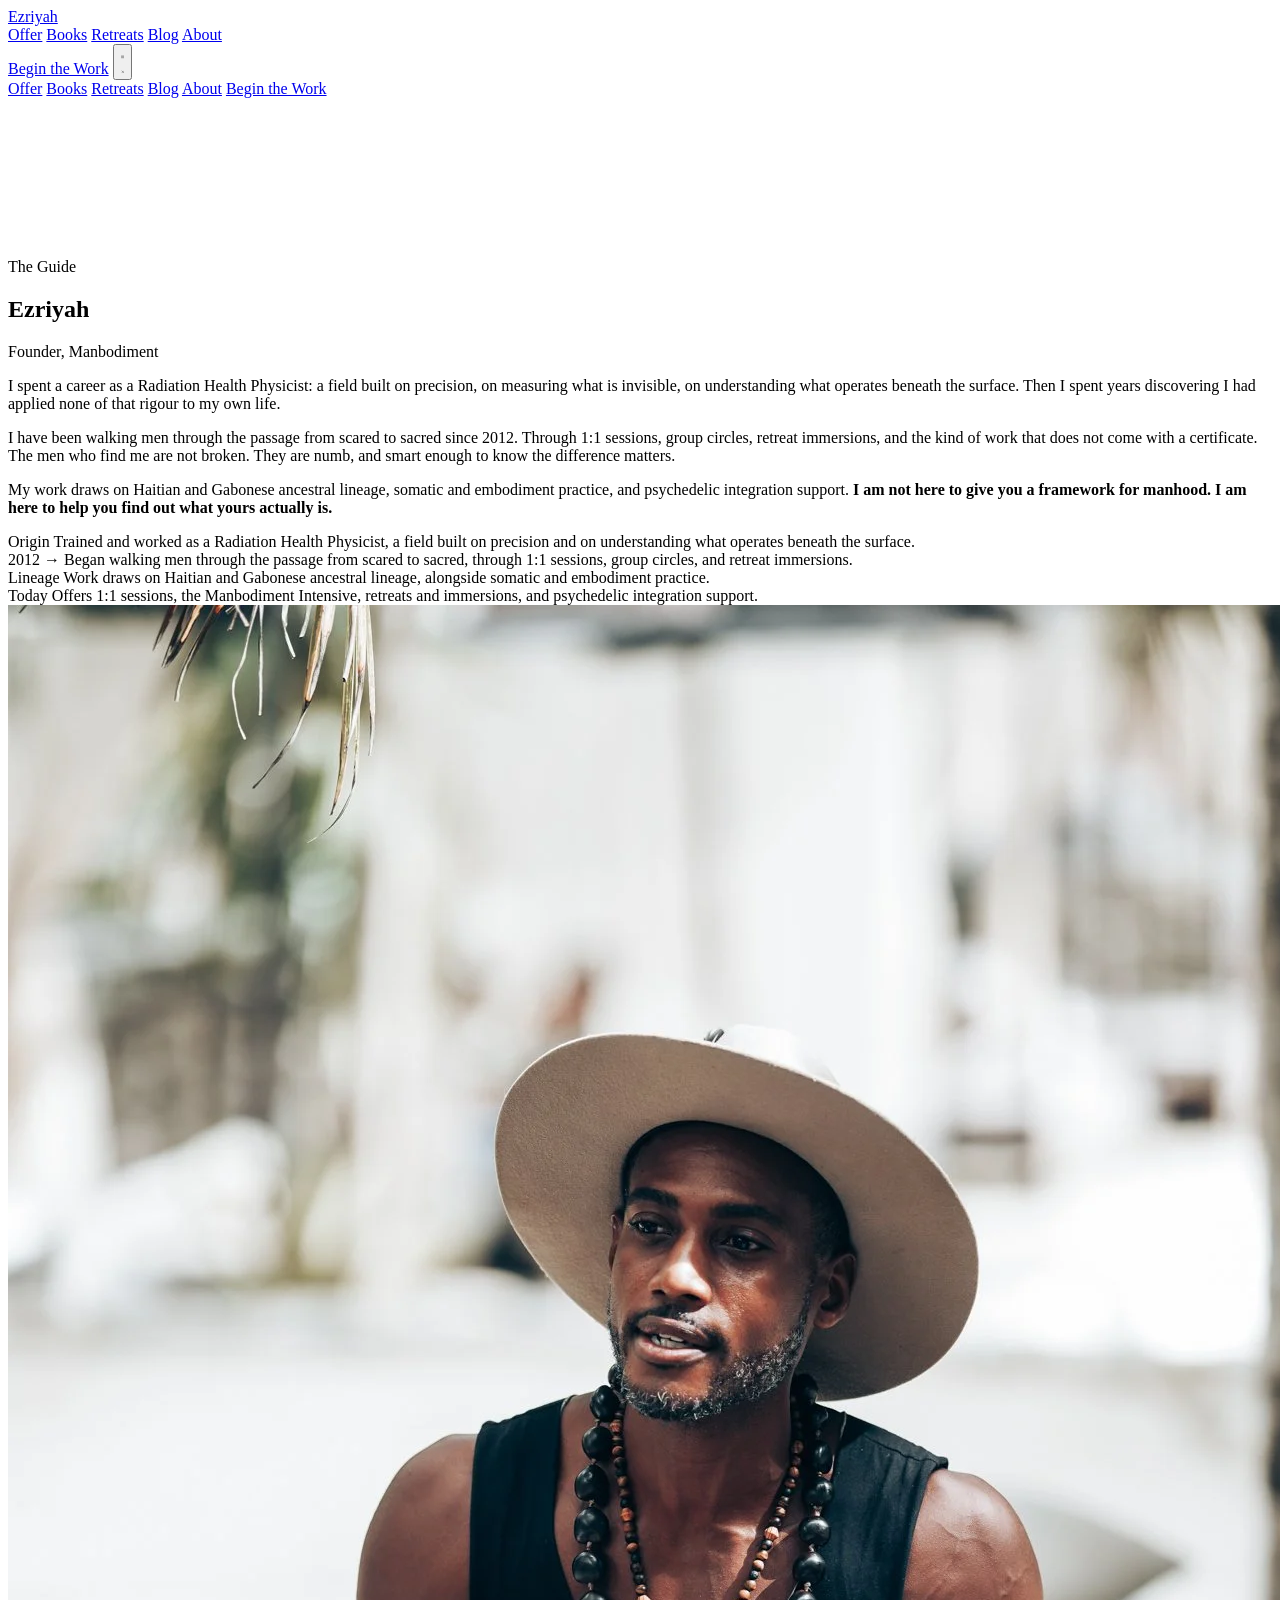
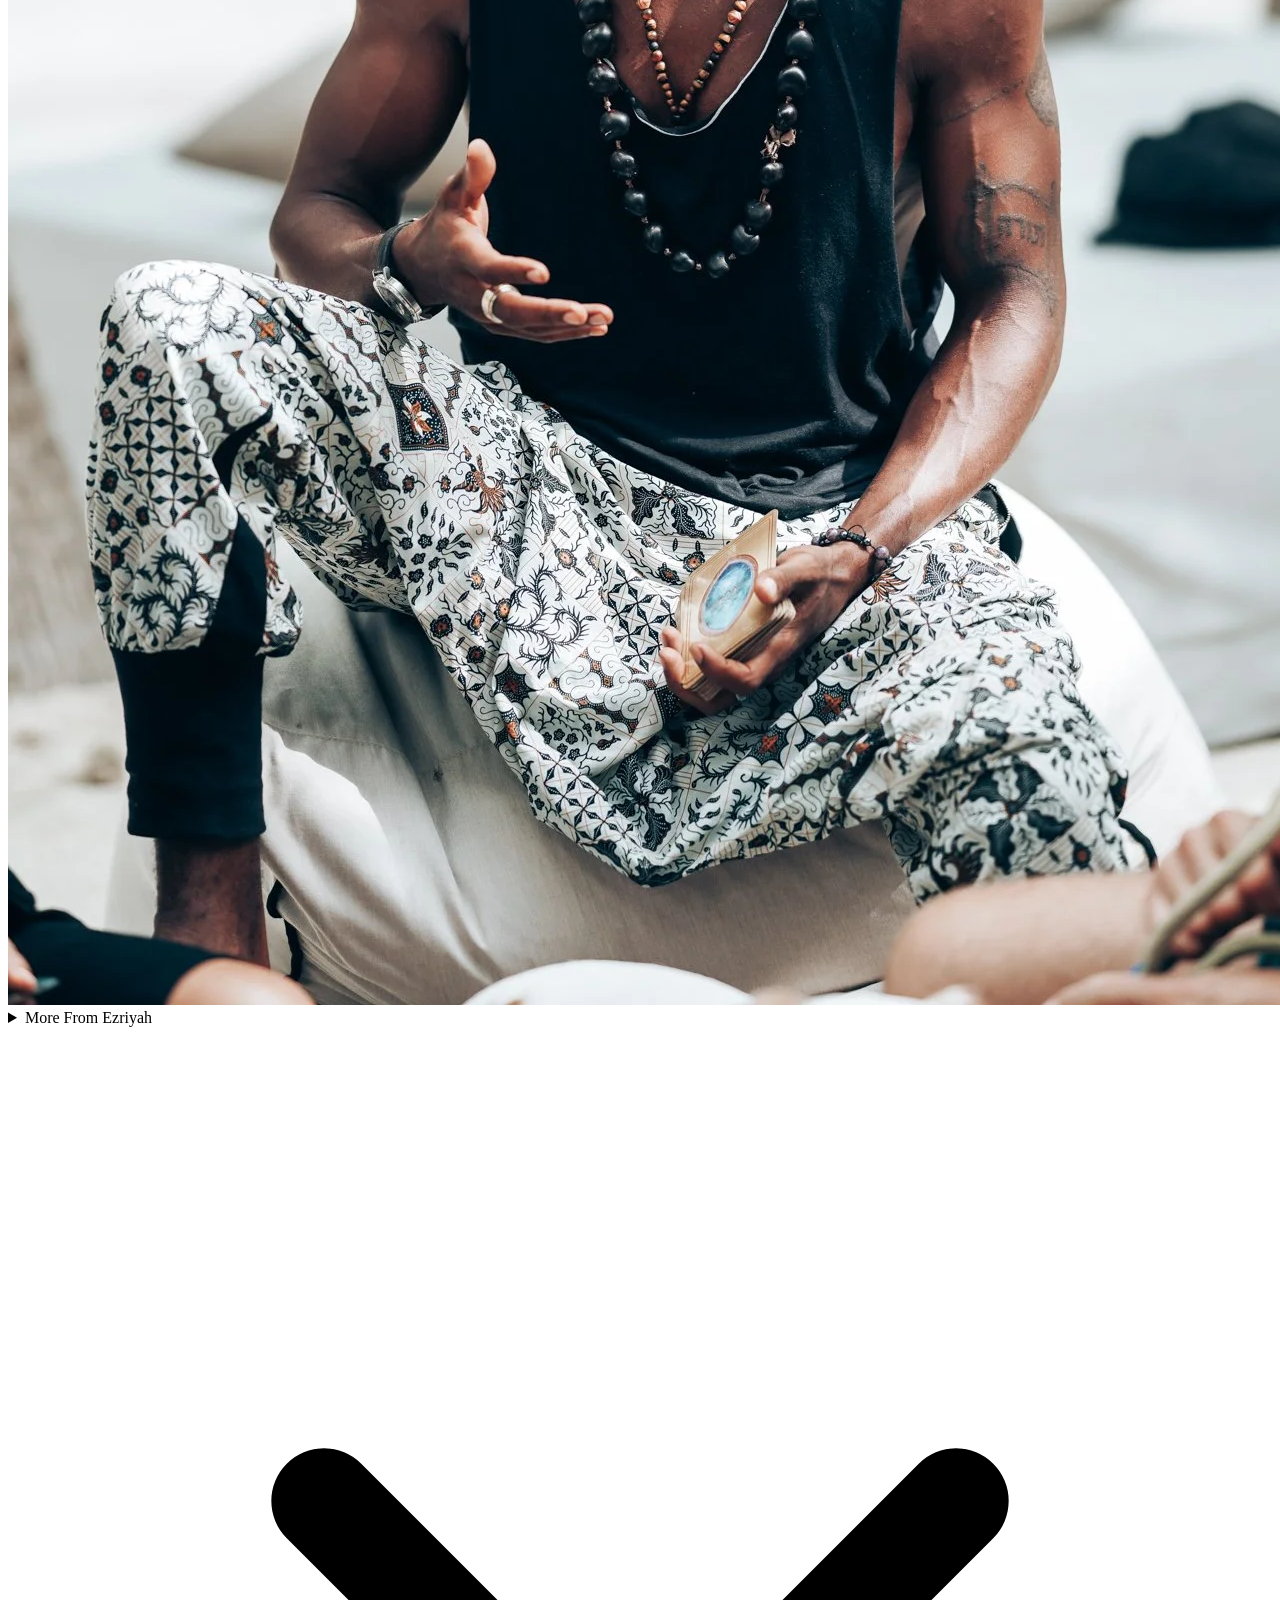
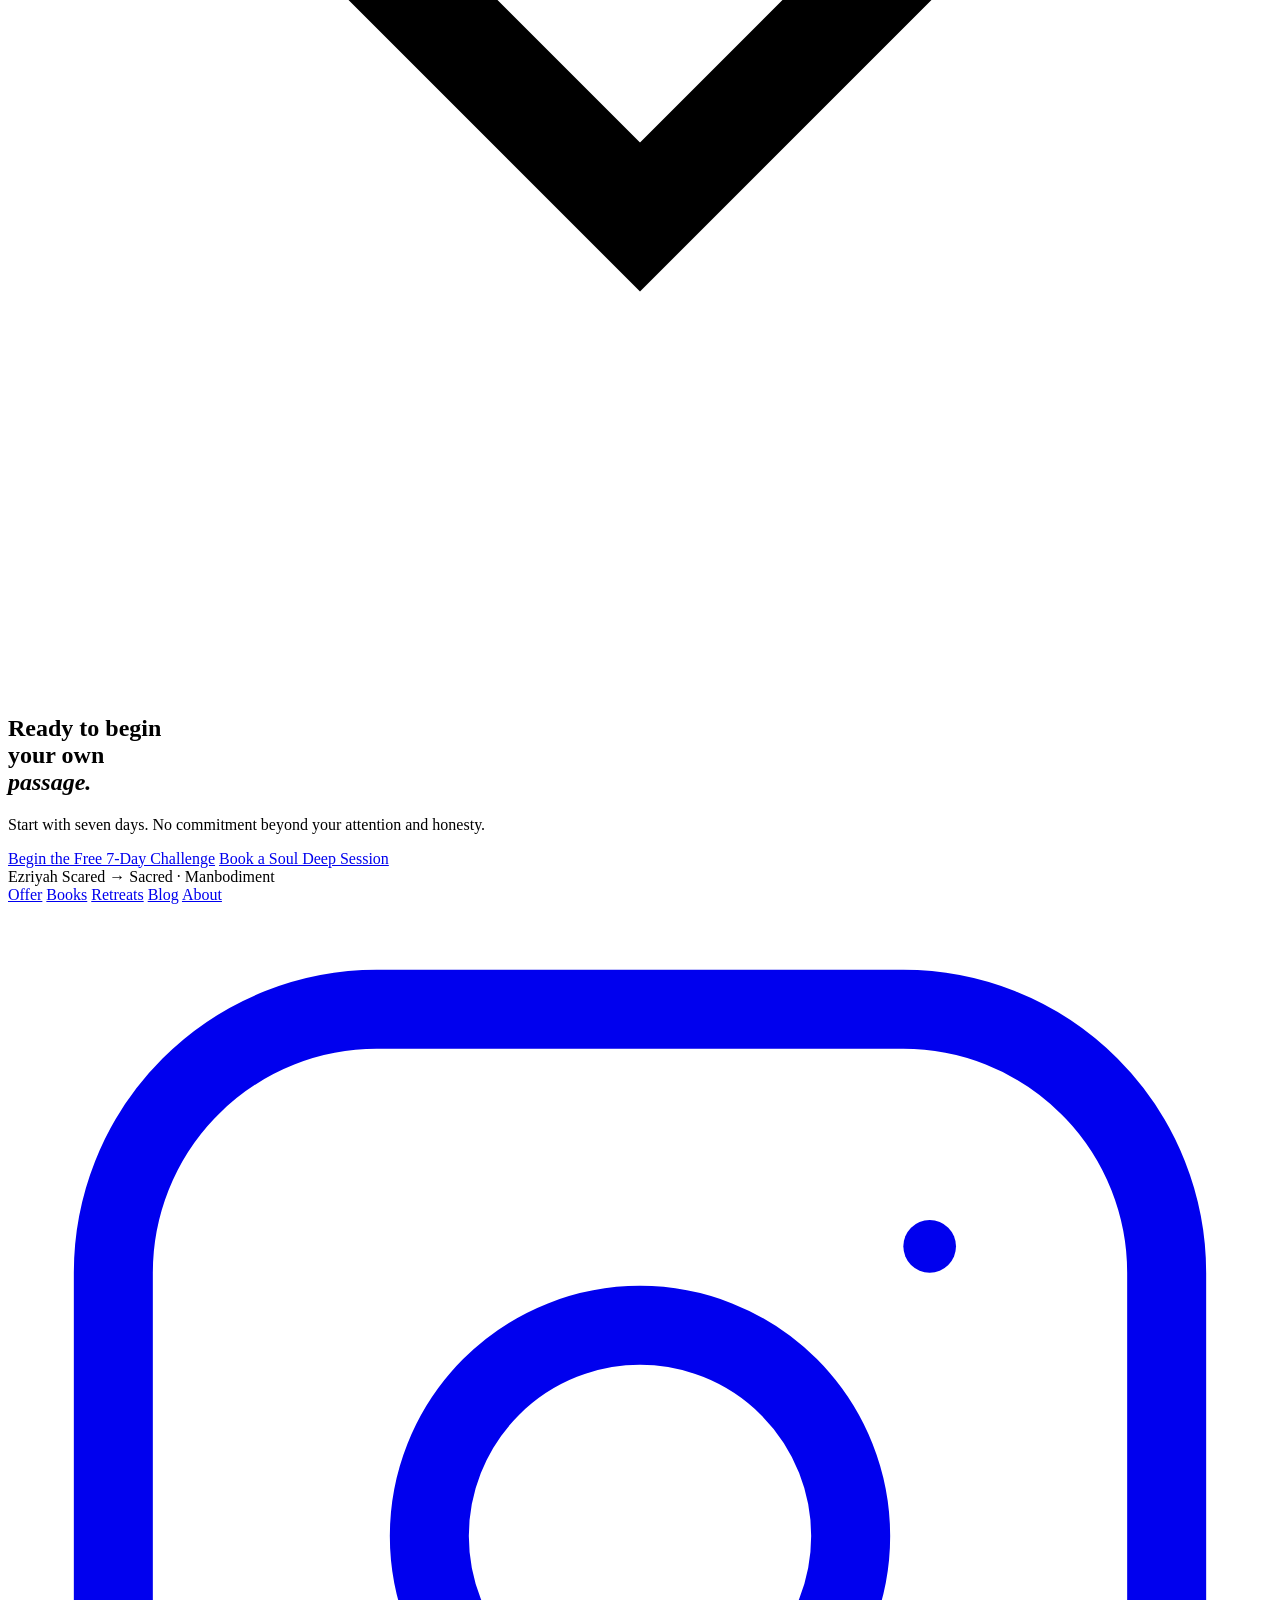
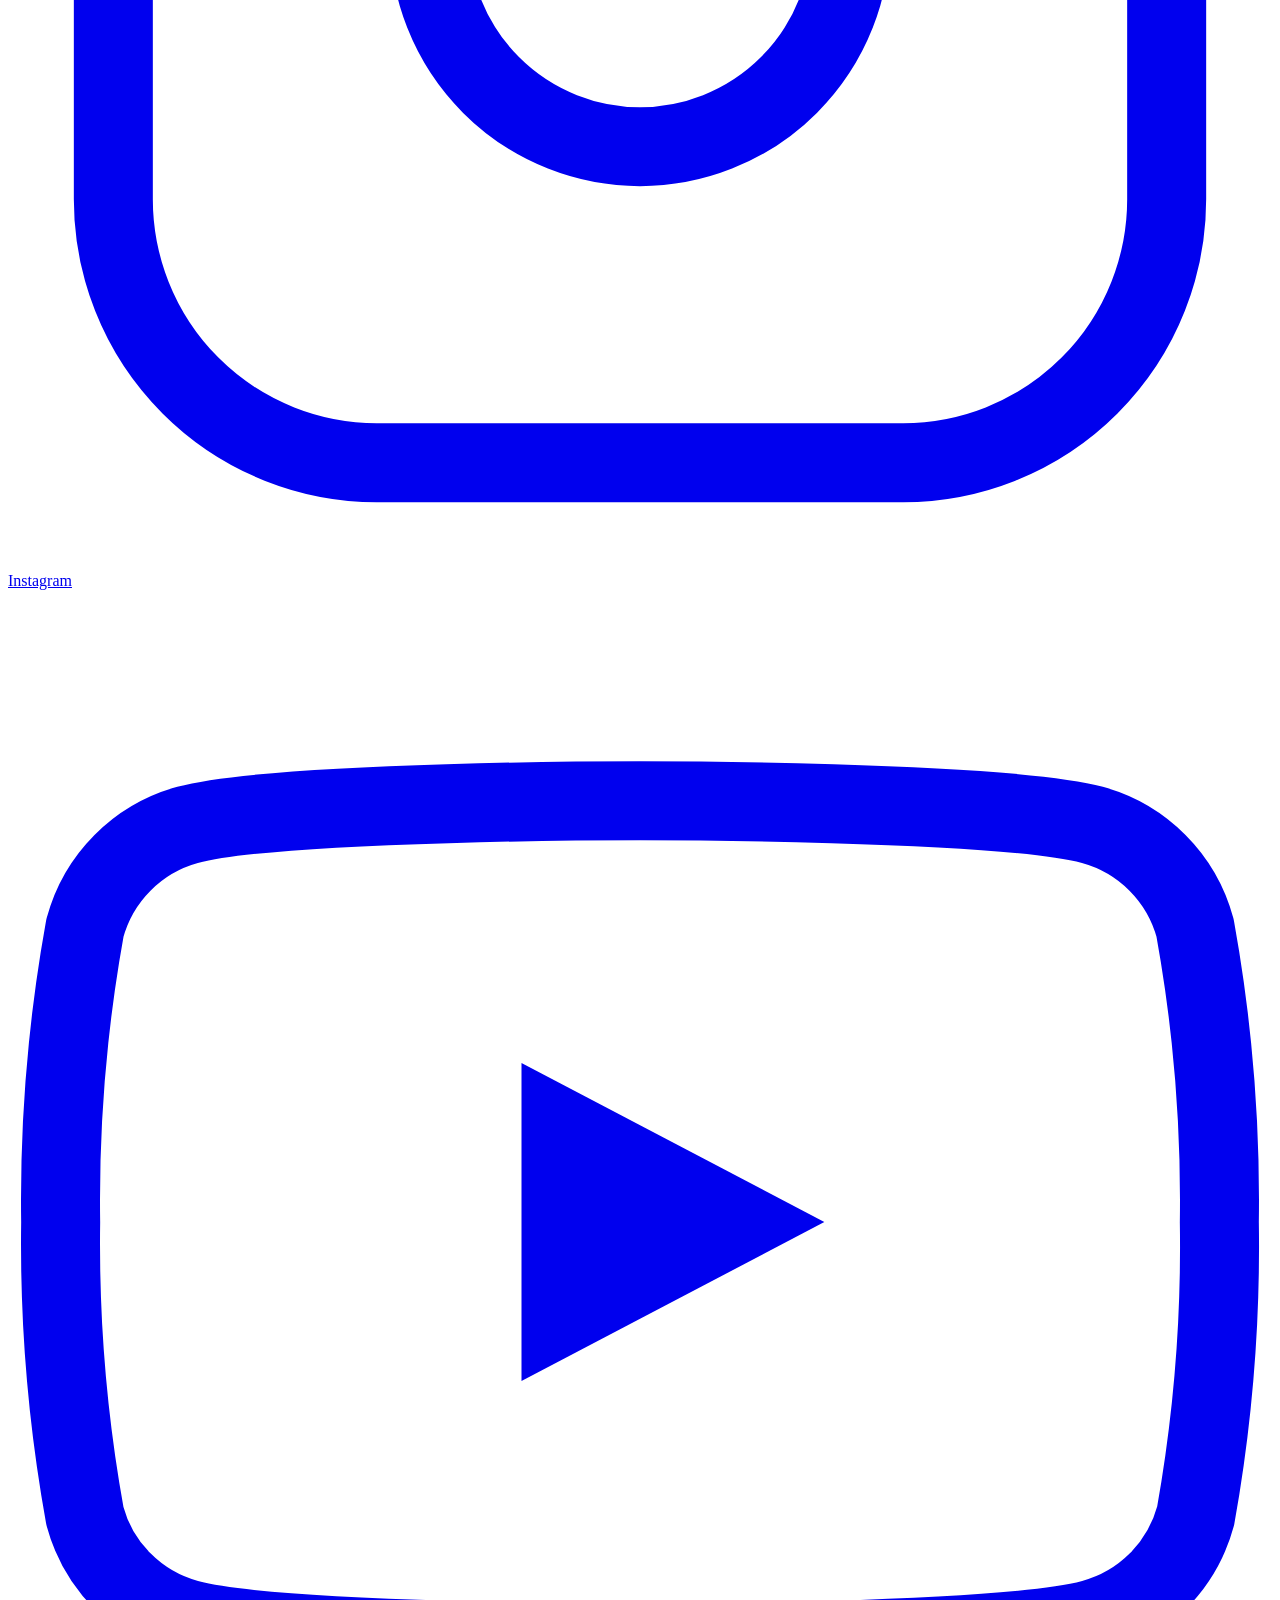
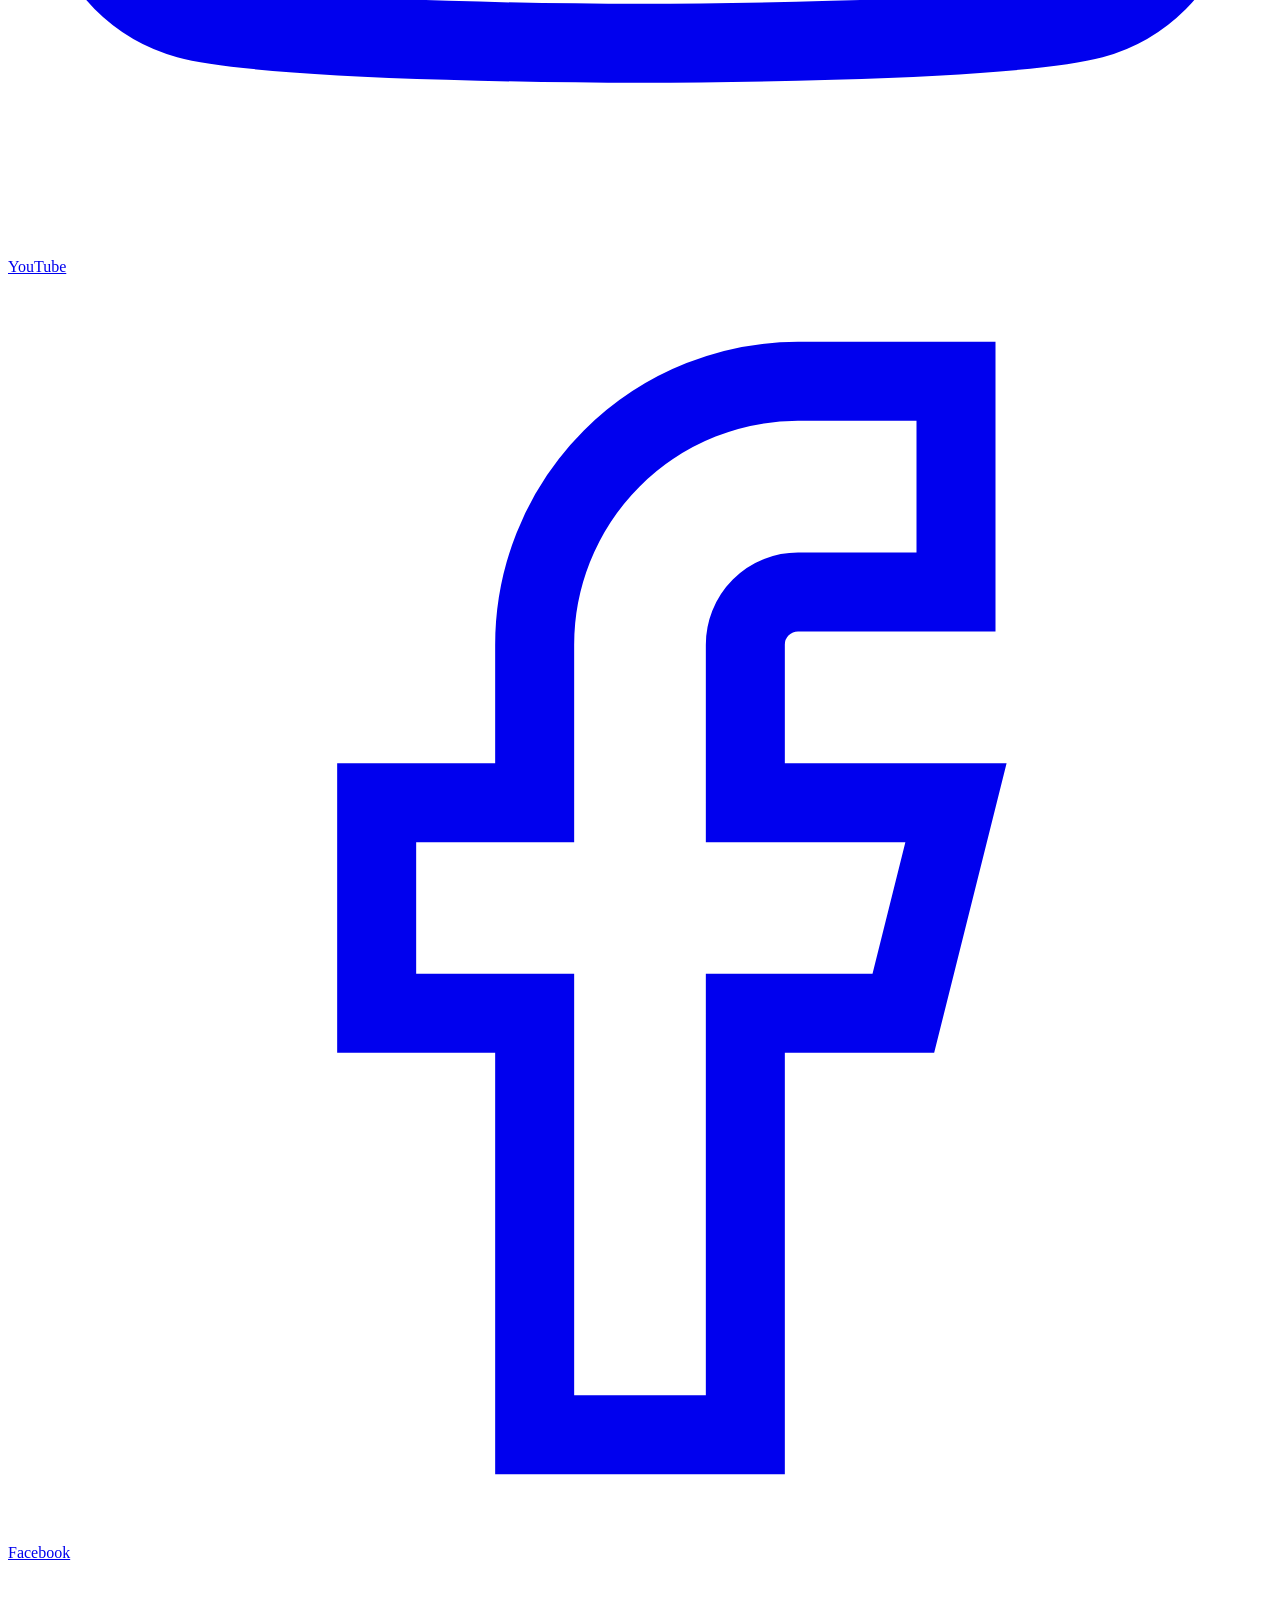
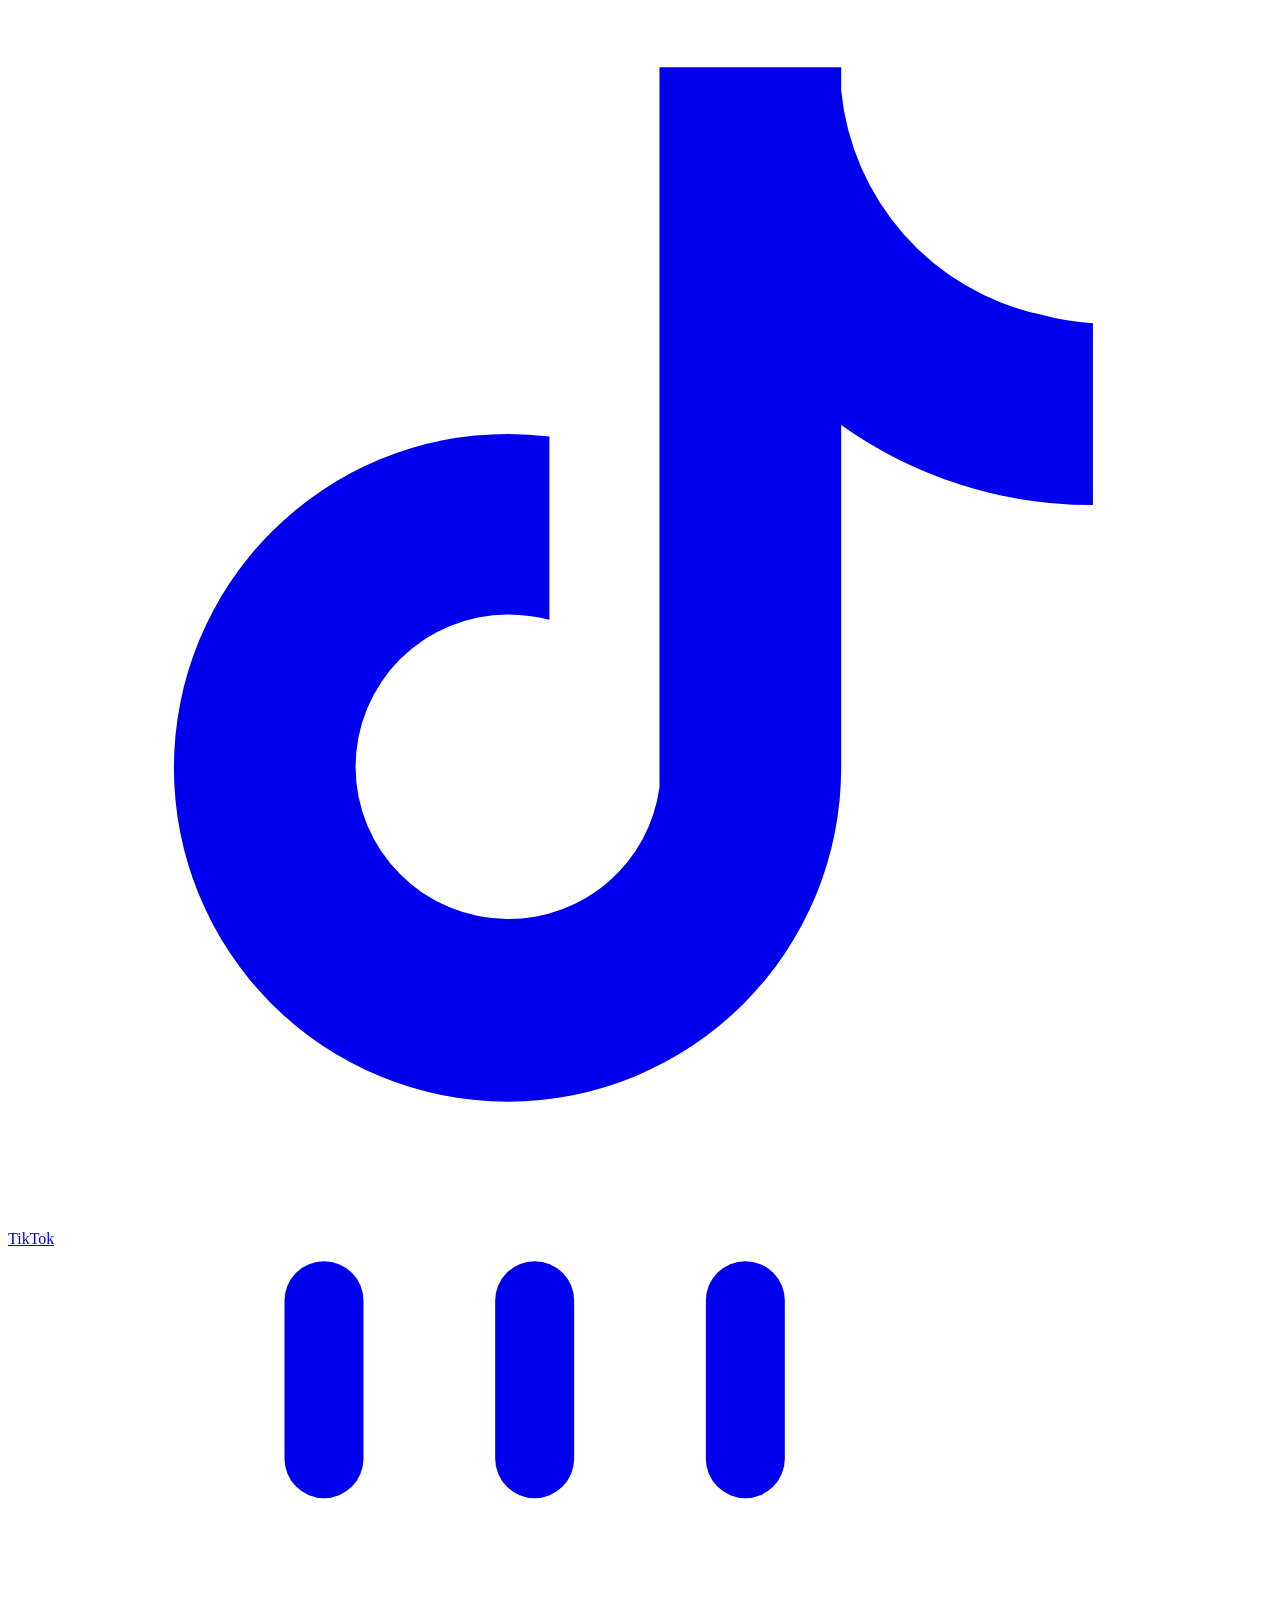
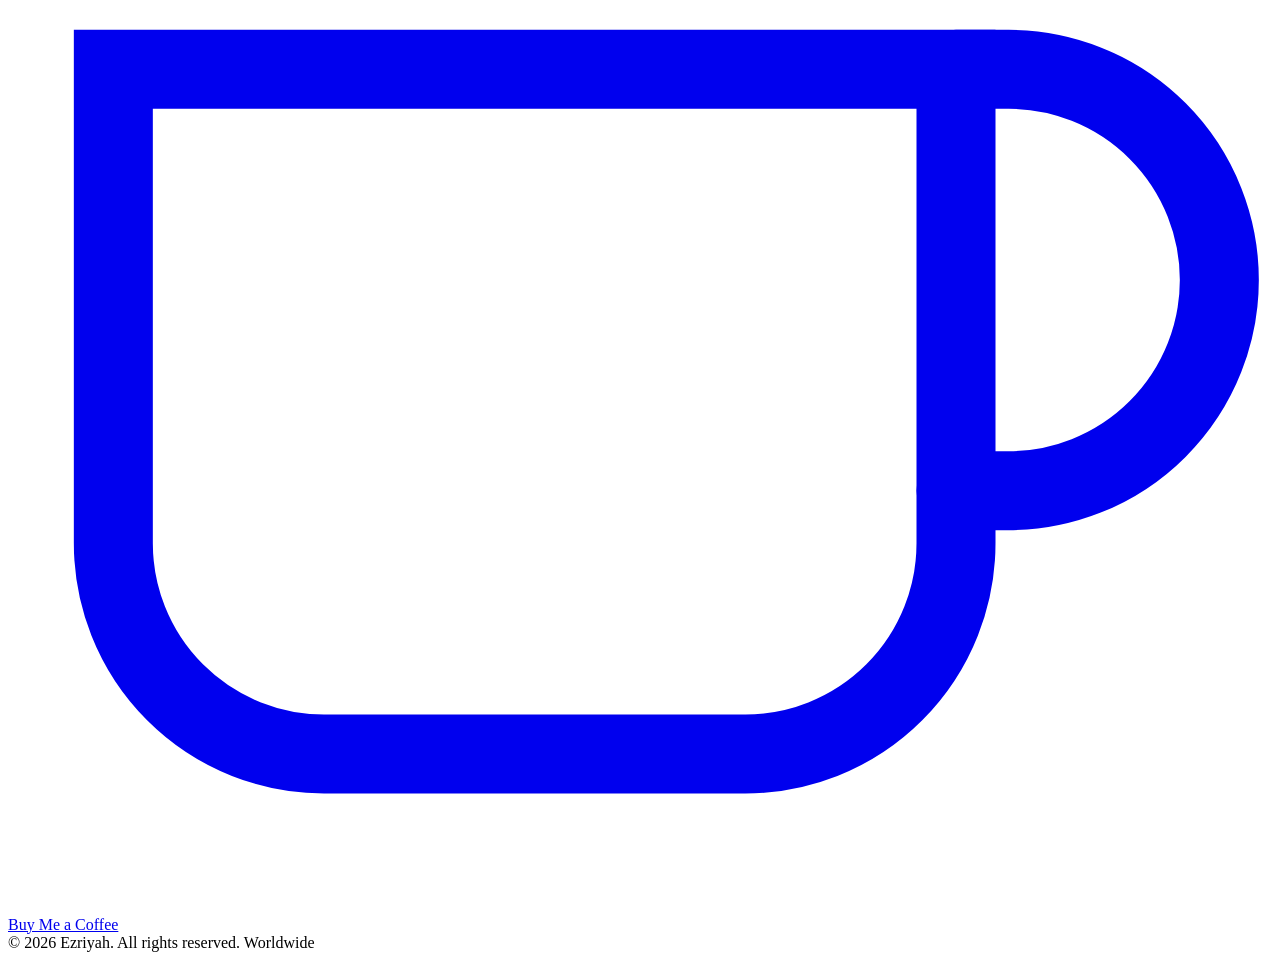
==== about.html @ bb497e22 "Add files via upload" ====
<!DOCTYPE html>
<html lang="en">
<head>
<meta charset="UTF-8"/>
<meta name="viewport" content="width=device-width, initial-scale=1.0"/>
<title>About | Ezriyah</title>
<meta name="description" content="Ezriyah's story. From Radiation Health Physicist to guiding men through the passage from scared to sacred since 2012."/>
<link rel="preconnect" href="https://fonts.googleapis.com"/>
<link rel="preconnect" href="https://fonts.gstatic.com" crossorigin/>
<link href="https://fonts.googleapis.com/css2?family=Cormorant+Garamond:wght@400&family=Inter:wght@300;400;500;600&family=Lora:ital,wght@0,400;1,400&display=swap" rel="stylesheet"/>
<link rel="stylesheet" href="styles.v5.css"/>
</head>
<body>

<!-- ╔═ NAV ═══════════════════════════════════════╗ -->
<nav>
  <a href="index.html" class="nav-logo">Ezriyah</a>
  <div class="nav-menu">
    <a href="offer.html" class="nav-link">Offer</a>
    <a href="books.html" class="nav-link">Books</a>
    <a href="retreats.html" class="nav-link">Retreats</a>
    <a href="blog.html" class="nav-link">Blog</a>
    <a href="about.html" class="nav-link active">About</a>
  </div>
    <a href="offer.html#connect" class="nav-cta">Begin the Work</a>
    <button class="nav-toggle" aria-label="Menu">
      <svg class="icon-menu" viewBox="0 0 24 24" fill="none" stroke="currentColor" stroke-width="2" stroke-linecap="round"><line x1="3" y1="6" x2="21" y2="6"/><line x1="3" y1="12" x2="21" y2="12"/><line x1="3" y1="18" x2="21" y2="18"/></svg>
      <svg class="icon-close" viewBox="0 0 24 24" fill="none" stroke="currentColor" stroke-width="2" stroke-linecap="round"><line x1="18" y1="6" x2="6" y2="18"/><line x1="6" y1="6" x2="18" y2="18"/></svg>
    </button>
</nav>
<div class="nav-mobile-panel">
  <a href="offer.html" class="nav-link">Offer</a>
  <a href="books.html" class="nav-link">Books</a>
  <a href="retreats.html" class="nav-link">Retreats</a>
  <a href="blog.html" class="nav-link">Blog</a>
  <a href="about.html" class="nav-link active">About</a>
  <a href="offer.html#connect" class="nav-cta">Begin the Work</a>
</div>

<!-- ╔═ ABOUT ══════════════════════════════════════╗ -->
<section class="about" style="padding-top:10rem;border-top:none;">
  <div class="wrap">
    <div class="about-grid">
      <div>
        <span class="eyebrow rev">The Guide</span>
        <h1 class="about-name rev">Ezriyah</h1>
        <div class="about-role rev">Founder, Manbodiment</div>
        <div class="about-body rev">
          <p>I spent a career as a Radiation Health Physicist: a field built on precision, on measuring what is invisible, on understanding what operates beneath the surface. Then I spent years discovering I had applied none of that rigour to my own life.</p>
          <p>I have been walking men through the passage from scared to sacred since 2012. Through 1:1 sessions, group circles, retreat immersions, and the kind of work that does not come with a certificate. The men who find me are not broken. They are numb, and smart enough to know the difference matters.</p>
          <p>My work draws on Haitian and Gabonese ancestral lineage, somatic and embodiment practice, and psychedelic integration support. <strong>I am not here to give you a framework for manhood. I am here to help you find out what yours actually is.</strong></p>
        </div>

        <div class="cred-list rev">
          <div class="cred-item">
            <span class="cred-year">Origin</span>
            <span class="cred-desc">Trained and worked as a Radiation Health Physicist, a field built on precision and on understanding what operates beneath the surface.</span>
          </div>
          <div class="cred-item">
            <span class="cred-year">2012 &rarr;</span>
            <span class="cred-desc">Began walking men through the passage from scared to sacred, through 1:1 sessions, group circles, and retreat immersions.</span>
          </div>
          <div class="cred-item">
            <span class="cred-year">Lineage</span>
            <span class="cred-desc">Work draws on Haitian and Gabonese ancestral lineage, alongside somatic and embodiment practice.</span>
          </div>
          <div class="cred-item">
            <span class="cred-year">Today</span>
            <span class="cred-desc">Offers 1:1 sessions, the Manbodiment Intensive, retreats and immersions, and psychedelic integration support.</span>
          </div>
        </div>
      </div>
      <div class="about-img-box rev">
        <img src="../images/MAGIC-021.webp" alt="Ezriyah" loading="lazy"/>
      </div>
    </div>
  </div>
</section>

<!-- ╔═ MORE FROM EZRIYAH ═════════════════════════════╗ -->
<section class="more-section">
  <div class="wrap">
    <details class="more-dropdown rev">
      <summary class="more-summary">
        <span>More From Ezriyah</span>
        <svg class="more-chevron" viewBox="0 0 24 24" fill="none" stroke="currentColor" stroke-width="2" stroke-linecap="round"><polyline points="6 9 12 15 18 9"/></svg>
      </summary>
      <div class="more-content">
        <div>
          <span class="more-label">Books</span>
          <ul class="more-list">
            <li>
              <a class="more-title" href="https://www.amazon.com/dp/1095117696" target="_blank" rel="noopener">The Art of Wanting U &rarr;</a>
              <span class="more-desc">Integration support for cultivating love of self, partner, and environment.</span>
            </li>
            <li>
              <a class="more-title" href="https://www.amazon.com/dp/1797060554" target="_blank" rel="noopener">The Dawn of My Passion &rarr;</a>
              <span class="more-desc">Integration support for moving through heartbreak, into forgiveness and new love.</span>
            </li>
            <li>
              <a class="more-title" href="https://www.amazon.com/dp/1091410399" target="_blank" rel="noopener">The (W)rites of Passage &rarr;</a>
              <span class="more-desc">A channeled collection of poetic integration support and word medicine.</span>
            </li>
            <li>
              <a class="more-title" href="https://www.amazon.com/dp/B0FYCPN684" target="_blank" rel="noopener">The Perplexity of The Dirty Two Legs (DTLs) &rarr;</a>
              <span class="more-desc">DTL wisdom and foundational, functionally relevant masculinity building.</span>
            </li>
          </ul>
          <a href="books.html" class="btn btn-outline more-link-btn">See All Books</a>
        </div>
        <div>
          <span class="more-label">Support the Work</span>
          <p class="more-desc" style="margin-bottom:1.25rem;">If this work has been meaningful to you, you can help sustain it directly.</p>
          <a href="https://buymeacoffee.com/ezriyah" target="_blank" rel="noopener" class="btn btn-gold more-link-btn">Buy Me a Coffee</a>
        </div>
      </div>
    </details>
  </div>
</section>

<!-- ╔═ FINAL CTA ═════════════════════════════════════╗ -->
<section class="final-section">
  <div class="wrap-n">
    <h2 class="final-hl rev">
      Ready to begin<br>
      your own<br>
      <em style="color: var(--gold);">passage.</em>
    </h2>
    <p class="final-body rev">
      Start with seven days. No commitment beyond your attention and honesty.
    </p>
    <div class="final-pair rev">
      <a href="index.html#challenge-section" class="btn btn-gold">Begin the Free 7-Day Challenge</a>
      <a href="offer.html#connect" class="btn btn-outline">Book a Soul Deep Session</a>
    </div>
  </div>
</section>

<!-- ╔═ FOOTER ═════════════════════════════════════╗ -->
<footer>
  <div class="foot-top">
    <div>
      <span class="foot-logo">Ezriyah</span>
      <span class="foot-tag">Scared &rarr; Sacred · Manbodiment</span>
    </div>
    <nav class="foot-nav" aria-label="Footer">
      <a href="offer.html">Offer</a>
      <a href="books.html">Books</a>
      <a href="retreats.html">Retreats</a>
      <a href="blog.html">Blog</a>
      <a href="about.html">About</a>
    </nav>
    <div class="socials">
      <a href="https://www.instagram.com/epic_ezriyah" target="_blank" rel="noopener" class="soc">
        <svg viewBox="0 0 24 24" fill="none" stroke="currentColor" stroke-width="1.5" stroke-linecap="round"><rect x="2" y="2" width="20" height="20" rx="5"/><circle cx="12" cy="12" r="4"/><circle cx="17.5" cy="6.5" r="0.5" fill="currentColor" stroke="none"/></svg>
        Instagram
      </a>
      <a href="https://www.youtube.com/@epic_ezriyah" target="_blank" rel="noopener" class="soc">
        <svg viewBox="0 0 24 24" fill="none" stroke="currentColor" stroke-width="1.5" stroke-linecap="round"><path d="M22.54 6.42a2.78 2.78 0 0 0-1.95-1.96C18.88 4 12 4 12 4s-6.88 0-8.59.46A2.78 2.78 0 0 0 1.46 6.42 29 29 0 0 0 1 12a29 29 0 0 0 .46 5.58 2.78 2.78 0 0 0 1.95 1.96C5.12 20 12 20 12 20s6.88 0 8.59-.46a2.78 2.78 0 0 0 1.96-1.96A29 29 0 0 0 23 12a29 29 0 0 0-.46-5.58z"/><polygon points="9.75 15.02 15.5 12 9.75 8.98 9.75 15.02" fill="currentColor" stroke="none"/></svg>
        YouTube
      </a>
      <a href="https://www.facebook.com/derrick.albert.12" target="_blank" rel="noopener" class="soc">
        <svg viewBox="0 0 24 24" fill="none" stroke="currentColor" stroke-width="1.5" stroke-linecap="round"><path d="M18 2h-3a5 5 0 0 0-5 5v3H7v4h3v8h4v-8h3l1-4h-4V7a1 1 0 0 1 1-1h3z"/></svg>
        Facebook
      </a>
      <a href="https://www.tiktok.com/@epic_ezriyah" target="_blank" rel="noopener" class="soc">
        <svg viewBox="0 0 24 24" fill="currentColor"><path d="M19.59 6.69a4.83 4.83 0 0 1-3.77-4.25V2h-3.45v13.67a2.89 2.89 0 0 1-2.88 2.5 2.89 2.89 0 0 1-2.89-2.89 2.89 2.89 0 0 1 2.89-2.89c.28 0 .54.04.79.1V9.01a6.33 6.33 0 0 0-.79-.05 6.34 6.34 0 0 0-6.34 6.34 6.34 6.34 0 0 0 6.34 6.34 6.34 6.34 0 0 0 6.33-6.34V8.79a8.18 8.18 0 0 0 4.78 1.52V6.86a4.85 4.85 0 0 1-1.01-.17z"/></svg>
        TikTok
      </a>
      <a href="https://buymeacoffee.com/ezriyah" target="_blank" rel="noopener" class="soc">
        <svg viewBox="0 0 24 24" fill="none" stroke="currentColor" stroke-width="1.5" stroke-linecap="round"><path d="M18 8h1a4 4 0 0 1 0 8h-1"/><path d="M2 8h16v9a4 4 0 0 1-4 4H6a4 4 0 0 1-4-4V8z"/><line x1="6" y1="1" x2="6" y2="4"/><line x1="10" y1="1" x2="10" y2="4"/><line x1="14" y1="1" x2="14" y2="4"/></svg>
        Buy Me a Coffee
      </a>
    </div>
  </div>
  <div class="foot-bot">
    <span>&copy; 2026 Ezriyah. All rights reserved.</span>
    <span>Worldwide</span>
  </div>
</footer>

<script src="script.js?v=3"></script>
</body>
</html>
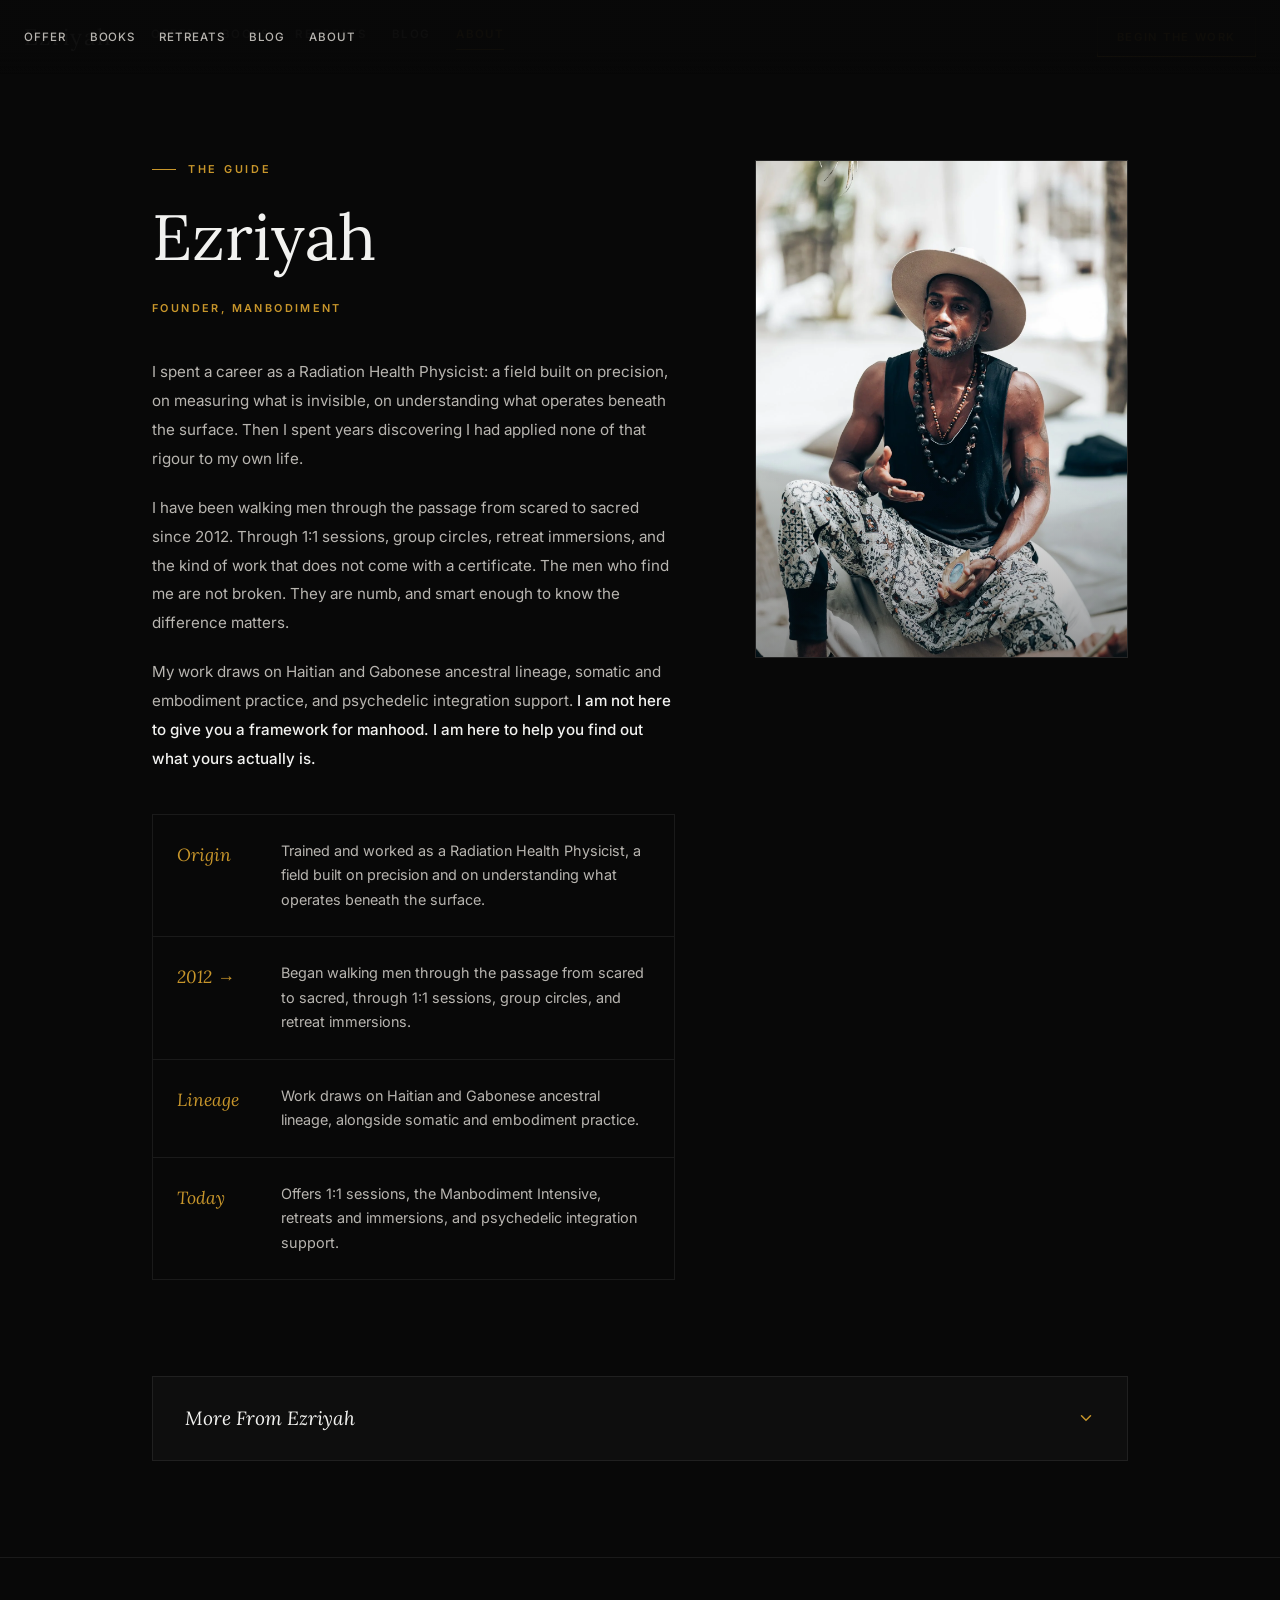
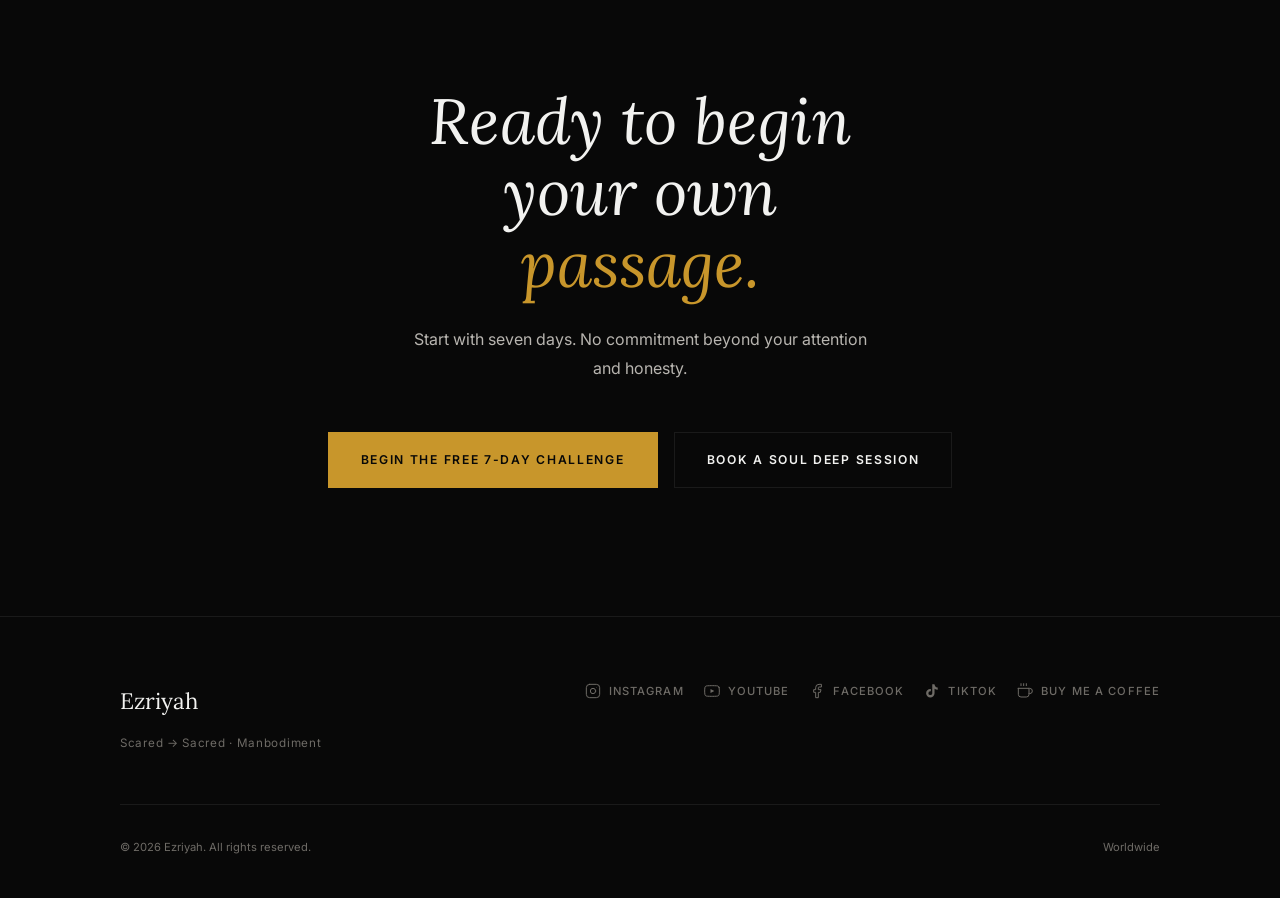
==== commit 5543ef85: "Add files via upload" ====
--- a/about.html
+++ b/about.html
@@ -8,7 +8,7 @@
 <link rel="preconnect" href="https://fonts.googleapis.com"/>
 <link rel="preconnect" href="https://fonts.gstatic.com" crossorigin/>
 <link href="https://fonts.googleapis.com/css2?family=Cormorant+Garamond:wght@400&family=Inter:wght@300;400;500;600&family=Lora:ital,wght@0,400;1,400&display=swap" rel="stylesheet"/>
-<link rel="stylesheet" href="styles.v5.css"/>
+<link rel="stylesheet" href="styles.css"/>
 </head>
 <body>
 
@@ -71,7 +71,7 @@
         </div>
       </div>
       <div class="about-img-box rev">
-        <img src="../images/MAGIC-021.webp" alt="Ezriyah" loading="lazy"/>
+        <img src="images/MAGIC-021.webp" alt="Ezriyah" loading="lazy"/>
       </div>
     </div>
   </div>
--- a/styles.css
+++ b/styles.css
@@ -0,0 +1,896 @@
+/* ═══════════════════════════════════════════════
+   EZRIYAH : SHARED DESIGN SYSTEM
+   Used across every page of the site.
+═══════════════════════════════════════════════ */
+
+/* ── TOKENS ──────────────────────────────────── */
+:root {
+  --bg:         #080808;
+  --bg2:        #0E0E0E;
+  --bg3:        #141414;
+  --bg4:        #1A1A1A;
+  --text:       #F2F2F0;
+  --text2:      #B8B5B0;
+  --dim:        #6E6B66;
+  --gold:       #C8962B;
+  --gold-lt:    #E5B040;
+  --gold-dk:    #7A5A18;
+  --gold-glow:  rgba(200,150,43,0.18);
+  --border:     rgba(200,150,43,0.2);
+  --border-dim: rgba(242,242,240,0.08);
+  --ff-d:       'Lora', Georgia, serif;
+  --ff-b:       'Inter', system-ui, sans-serif;
+  --mw:         1040px;
+  --mw-n:       700px;
+  --ease:       cubic-bezier(0.22,1,0.36,1);
+}
+
+/* ── RESET & BASE ────────────────────────────── */
+*,*::before,*::after{box-sizing:border-box;margin:0;padding:0;}
+html{scroll-behavior:smooth;}
+body{
+  background:var(--bg);
+  color:var(--text);
+  font-family:var(--ff-b);
+  font-size:17px;
+  font-weight:400;
+  line-height:1.8;
+  -webkit-font-smoothing:antialiased;
+  overflow-x:hidden;
+  width:100%;
+}
+a{color:inherit;text-decoration:none;}
+img{display:block;width:100%;height:100%;object-fit:cover;}
+ul{list-style:none;}
+
+/* ── LAYOUT ──────────────────────────────────── */
+.wrap  {max-width:var(--mw);  margin-inline:auto;padding-inline:2rem;}
+.wrap-n{max-width:var(--mw-n);margin-inline:auto;padding-inline:2rem;}
+
+.eyebrow{
+  font-family:var(--ff-b);
+  font-size:0.68rem;
+  font-weight:600;
+  letter-spacing:0.25em;
+  text-transform:uppercase;
+  color:var(--gold);
+  display:flex;
+  align-items:center;
+  gap:0.75rem;
+  margin-bottom:1.5rem;
+}
+.eyebrow::before{
+  content:'';
+  display:block;
+  width:1.5rem;
+  height:1px;
+  background:var(--gold);
+  flex-shrink:0;
+}
+.eyebrow.center{justify-content:center;}
+
+/* ── BUTTONS ─────────────────────────────────── */
+.btn{
+  display:inline-flex;
+  align-items:center;
+  gap:0.6rem;
+  font-family:var(--ff-b);
+  font-size:0.76rem;
+  font-weight:600;
+  letter-spacing:0.14em;
+  text-transform:uppercase;
+  padding:1rem 2rem;
+  transition:all 0.25s var(--ease);
+  cursor:pointer;
+  white-space:nowrap;
+}
+.btn svg{width:16px;height:16px;flex-shrink:0;}
+.btn-gold{
+  background:var(--gold);
+  color:#080808;
+  border:1px solid var(--gold);
+}
+.btn-gold:hover{background:var(--gold-lt);border-color:var(--gold-lt);}
+.btn-outline{
+  background:transparent;
+  color:var(--text);
+  border:1px solid var(--border-dim);
+}
+.btn-outline:hover{border-color:var(--gold);color:var(--gold);}
+
+/* ── NAV (multi-page, with mobile menu) ───────
+   Single flex row: logo and menu sit together on the LEFT (logo is
+   also the home link), the CTA is pushed to the right with an auto
+   margin, and the hamburger (mobile only) takes the far-right slot.
+   Left-aligning the menu is just a matter of ordering it right after
+   the logo in the same flex context — no absolute positioning. */
+nav{
+  position:fixed;top:0;left:0;right:0;z-index:200;
+  height:74px;
+  padding:0 1.5rem;
+  display:flex;
+  align-items:center;
+  gap:2.5rem;
+  background:linear-gradient(to bottom,rgba(8,8,8,0.97) 70%,transparent);
+}
+.nav-logo{
+  font-family:var(--ff-d);
+  font-size:1.4rem;font-weight:400;letter-spacing:0.06em;
+  white-space:nowrap;
+  flex-shrink:0;
+}
+.nav-menu{
+  display:flex;
+  align-items:center;
+  gap:1.6rem;
+}
+.nav-link{
+  font-size:0.72rem;font-weight:600;
+  letter-spacing:0.12em;text-transform:uppercase;
+  color:var(--text2);
+  position:relative;
+  padding-bottom:0.3rem;
+  white-space:nowrap;
+  transition:color 0.2s;
+}
+.nav-link::after{
+  content:'';position:absolute;left:0;right:0;bottom:0;height:1px;
+  background:var(--gold);
+  transform:scaleX(0);transform-origin:left;
+  transition:transform 0.25s var(--ease);
+}
+.nav-link:hover{color:var(--text);}
+.nav-link:hover::after{transform:scaleX(1);}
+.nav-link.active{color:var(--gold);}
+.nav-link.active::after{transform:scaleX(1);}
+.nav-cta{
+  font-size:0.7rem;font-weight:600;
+  letter-spacing:0.14em;text-transform:uppercase;
+  color:var(--gold);
+  border:1px solid var(--border);
+  padding:0.55rem 1.2rem;
+  white-space:nowrap;
+  transition:all 0.2s;
+  flex-shrink:0;
+  margin-left:auto;
+}
+.nav-cta:hover{background:var(--gold);color:#080808;}
+.nav-toggle{
+  display:none;
+  background:none;border:none;color:var(--text);
+  width:44px;height:44px;
+  margin:-10px -10px -10px auto;
+  align-items:center;justify-content:center;
+  cursor:pointer;flex-shrink:0;
+}
+.nav-toggle svg{width:24px;height:24px;}
+.nav-toggle .icon-close{display:none;}
+.nav-toggle.open .icon-menu{display:none;}
+.nav-toggle.open .icon-close{display:block;}
+
+.nav-mobile-panel{
+  display:none;
+  position:fixed;inset:0;z-index:190;
+  background:var(--bg);
+  padding:6rem 1.75rem 3rem;
+  flex-direction:column;
+  gap:0;
+  opacity:0;
+  visibility:hidden;
+  pointer-events:none;
+  overflow-y:auto;
+  -webkit-overflow-scrolling:touch;
+  transition:opacity 0.3s var(--ease), visibility 0.3s var(--ease);
+}
+.nav-mobile-panel.open{opacity:1;visibility:visible;pointer-events:auto;}
+.nav-mobile-panel .nav-link{
+  font-size:1.1rem;
+  color:var(--text);
+  padding:1.25rem 0;
+  border-bottom:1px solid var(--border-dim);
+}
+.nav-mobile-panel .nav-cta{
+  display:block;
+  margin-top:2rem;
+  text-align:center;
+  padding:1.1rem;
+}
+
+/* Switch to the hamburger well ahead of the point where the full
+   link row could ever crowd the logo (own breakpoint, independent
+   of the 900px content-reflow breakpoint below). */
+@media(max-width:1080px){
+  .nav-menu{display:none;}
+  nav>.nav-cta{display:none;}
+  .nav-toggle{display:flex;}
+  .nav-mobile-panel{display:flex;}
+}
+
+/* ── PAGE HERO (interior pages) ─────────────── */
+.page-hero{
+  padding:10rem 2rem 5rem;
+  position:relative;
+  overflow:hidden;
+}
+.page-hero::before{
+  content:'';
+  position:absolute; inset:0;
+  background:
+    radial-gradient(ellipse 70% 60% at 25% 0%, rgba(155,58,40,0.1) 0%, transparent 70%),
+    radial-gradient(ellipse 50% 40% at 80% 10%, var(--gold-glow) 0%, transparent 60%);
+  pointer-events:none;
+}
+.page-hero-inner{position:relative;z-index:1;max-width:var(--mw);margin-inline:auto;}
+.page-hero-hl{
+  font-family:var(--ff-d);
+  font-size:clamp(2.2rem,5vw,3.8rem);
+  font-weight:400;
+  font-style:italic;
+  line-height:1.15;
+  margin-bottom:1.25rem;
+  max-width:680px;
+}
+.page-hero-sub{
+  font-size:1.02rem;
+  color:var(--text2);
+  max-width:520px;
+  line-height:1.85;
+}
+
+/* ── SECTION HEAD ────────────────────────────── */
+.section-head{margin-bottom:3rem;}
+.section-hl{
+  font-family:var(--ff-d);
+  font-size:clamp(1.9rem,4vw,3rem);
+  font-weight:400;
+  line-height:1.15;
+  margin-bottom:0.75rem;
+}
+.section-sub{font-size:0.98rem;color:var(--text2);max-width:520px;line-height:1.85;}
+
+/* ── HERO (home page only) ──────────────────── */
+.hero{
+  min-height:100svh;
+  display:flex;
+  flex-direction:column;
+  justify-content:center;
+  padding:8rem 2rem 6rem;
+  position:relative;
+  overflow:hidden;
+}
+.hero::before{
+  content:'';
+  position:absolute; inset:0;
+  background:
+    radial-gradient(ellipse 70% 60% at 25% 65%, rgba(155,58,40,0.11) 0%, transparent 70%),
+    radial-gradient(ellipse 50% 40% at 80% 20%, var(--gold-glow) 0%, transparent 60%);
+  pointer-events:none;
+}
+.hero-inner{position:relative;z-index:1;max-width:var(--mw);margin-inline:auto;width:100%;}
+.hero .eyebrow{margin-bottom:2.5rem;}
+.hero-headline{
+  font-family:var(--ff-d);
+  font-size:clamp(2.2rem,5vw,4.2rem);
+  font-weight:400;
+  font-style:italic;
+  line-height:1.1;
+  letter-spacing:-0.01em;
+  margin-bottom:1.75rem;
+}
+/* the "faking" line is ghosted, the thing meant to dissolve - dark gold, not grey */
+.hero-headline .ghost{color:rgba(122,90,24,0.85);}
+.hero-headline .anchor{
+  display:block;
+  font-style:normal;
+  font-weight:400;
+  color:var(--text);
+}
+.hero-sub{
+  max-width:500px;
+  font-size:1.05rem;
+  color:var(--text2);
+  line-height:1.85;
+  margin-bottom:3rem;
+}
+.hero-actions{display:flex;flex-wrap:wrap;gap:1rem;}
+
+/* ── MAN I WORK WITH + THE PASSAGE (home) ───── */
+.man-passage{padding:7rem 0;background:var(--bg);border-top:1px solid var(--border-dim);position:relative;overflow:hidden;}
+.mp-grid{display:grid;grid-template-columns:1fr 1fr;gap:2.5rem;align-items:start;}
+.mp-col{
+  min-width:0;
+  background:var(--bg3);
+  border:1px solid var(--border-dim);
+  padding:2.75rem;
+}
+
+.recog-lead{
+  font-family:var(--ff-d);
+  font-size:clamp(1.4rem,2.6vw,1.9rem);
+  font-weight:400;
+  line-height:1.25;
+  margin-bottom:2.25rem;
+}
+.mirror-list{margin-bottom:2.25rem;}
+.mirror-item{
+  display:flex;align-items:flex-start;gap:1rem;
+  padding:1.15rem 0 1.15rem 1rem;
+  border-bottom:1px solid var(--border-dim);
+  position:relative;
+  transition:background 0.2s, padding-left 0.25s var(--ease);
+}
+.mirror-item:first-child{border-top:1px solid var(--border-dim);}
+.mirror-item::before{
+  content:'';
+  position:absolute;left:0;top:0;bottom:0;width:0;
+  background:var(--gold);
+  transition:width 0.3s var(--ease);
+}
+.mirror-item:hover::before{width:2px;}
+.mirror-item:hover{padding-left:1.4rem;}
+.mirror-item:hover .mirror-q{color:var(--text);}
+.mirror-icon{
+  color:var(--gold);flex-shrink:0;
+  width:18px;height:18px;
+  margin-top:0.15em;
+  transition:transform 0.3s;
+}
+.mirror-item:hover .mirror-icon{transform:scale(1.15);}
+.mirror-q{
+  font-size:0.98rem;
+  font-style:italic;
+  font-weight:400;
+  font-family:var(--ff-d);
+  color:rgba(242,242,240,0.8);
+  line-height:1.5;
+  transition:color 0.2s;
+}
+.recog-gold-box{
+  background:rgba(200,150,43,0.08);
+  border-left:3px solid var(--gold);
+  padding:1.35rem 1.5rem;
+  font-size:0.92rem;
+  line-height:1.8;
+  color:var(--text2);
+}
+.recog-gold-box strong{color:var(--text);font-weight:500;}
+
+/* -- sacred reveal, below both columns -- */
+.sas-stage-wrap{margin-top:4rem;padding-top:3.5rem;border-top:1px solid var(--border-dim);text-align:center;}
+.sas-stage{position:relative;display:inline-block;}
+#sas-word{
+  display:flex;
+  gap:0.06em;
+  font-family:var(--ff-d);
+  font-size:clamp(2.3rem,6vw,3.8rem);
+  font-weight:400;
+  letter-spacing:0.1em;
+  text-transform:uppercase;
+  min-height:1.1em;
+  color:rgba(242,242,240,0.35);
+}
+#sas-word.lit{color:var(--gold);}
+.sas-letter{
+  display:inline-block;
+  opacity:0;
+  transform:translateY(14px);
+  transition:opacity 0.7s var(--ease), transform 0.7s var(--ease), color 0.7s ease, text-shadow 0.7s ease;
+}
+.sas-letter.appear{opacity:1;transform:none;}
+.sas-letter.fade-out{opacity:0;transform:translateY(-10px);transition:opacity 0.5s ease, transform 0.5s ease;}
+#sas-word.lit .sas-letter{text-shadow:0 0 32px rgba(200,150,43,0.55);}
+.sas-under-line{
+  width:0;height:2px;
+  background:linear-gradient(to right,var(--gold),transparent);
+  transition:width 1s var(--ease);
+  margin-top:0.75rem;
+}
+.sas-under-line.expand{width:60%;}
+
+.movements{display:flex;flex-direction:column;border:1px solid var(--border-dim);}
+.movement{
+  padding:1.75rem 1.5rem;
+  border-bottom:1px solid var(--border-dim);
+  transition:background 0.3s;
+}
+.movement:last-child{border-bottom:none;}
+.movement:hover{background:rgba(200,150,43,0.04);}
+.mv-head{display:flex;align-items:center;gap:0.85rem;margin-bottom:0.75rem;}
+.mv-icon{color:var(--gold);width:24px;height:24px;flex-shrink:0;transition:transform 0.3s;}
+.movement:hover .mv-icon{transform:scale(1.1);}
+.mv-title{
+  font-family:var(--ff-d);
+  font-size:1.4rem;font-weight:400;
+  color:var(--text);
+}
+.mv-body{font-size:0.85rem;color:var(--text2);line-height:1.7;}
+.mv-note{
+  margin-top:0.75rem;
+  font-family:var(--ff-b);
+  font-weight:500;
+  font-size:0.75rem;
+  letter-spacing:0.03em;
+  color:rgba(200,150,43,0.85);
+}
+
+/* ── TRANSMISSIONS TEASER (home) ────────────── */
+.transmissions{padding:7rem 0;background:var(--bg);border-top:1px solid var(--border-dim);}
+.trans-head{
+  display:flex;justify-content:space-between;align-items:flex-end;
+  flex-wrap:wrap;gap:1.5rem;margin-bottom:3rem;
+}
+.trans-head .section-head{margin-bottom:0;}
+.trans-grid{display:grid;grid-template-columns:repeat(3,1fr);gap:3px;margin-bottom:3rem;}
+.trans-card{
+  background:var(--bg3);border:1px solid var(--border-dim);
+  padding:2.25rem;display:flex;flex-direction:column;
+  transition:border-color 0.3s, box-shadow 0.3s;
+}
+.trans-card:hover{border-color:var(--border);box-shadow:0 0 28px var(--gold-glow);}
+.trans-tag{
+  font-size:0.62rem;font-weight:600;letter-spacing:0.16em;text-transform:uppercase;
+  color:var(--gold);margin-bottom:1rem;
+}
+.trans-title{
+  font-family:var(--ff-d);font-size:1.25rem;font-weight:400;
+  color:var(--text);line-height:1.3;margin-bottom:0.75rem;
+}
+.trans-excerpt{font-size:0.85rem;color:var(--text2);line-height:1.7;flex:1;margin-bottom:1rem;}
+.trans-read{font-size:0.68rem;font-weight:600;letter-spacing:0.12em;text-transform:uppercase;color:var(--gold);}
+.social-row{
+  display:flex;flex-wrap:wrap;align-items:center;justify-content:space-between;
+  gap:1.5rem;
+  border-top:1px solid var(--border-dim);
+  padding-top:2rem;
+}
+.social-row-label{font-size:0.85rem;color:var(--text2);}
+.social-row-links{display:flex;flex-wrap:wrap;gap:1.5rem;}
+
+/* ── METHOD TEASER (home, condensed) ─────────── */
+.method-teaser{padding:7rem 0;background:var(--bg);border-top:1px solid var(--border-dim);}
+.mt-grid{display:grid;grid-template-columns:repeat(3,1fr);gap:1.5rem;margin-bottom:2.5rem;}
+.mt-card{
+  border:1px solid var(--border-dim);
+  padding:2rem;
+  text-align:center;
+  transition:border-color 0.3s;
+}
+.mt-card:hover{border-color:var(--border);}
+.mt-icon{color:var(--gold);width:30px;height:30px;margin:0 auto 1rem;}
+.mt-name{font-family:var(--ff-d);font-size:1.5rem;font-weight:400;color:var(--text);margin-bottom:0.5rem;}
+.mt-def{font-size:0.85rem;color:var(--text2);line-height:1.6;}
+
+/* ── METHOD : full 3P framework (offer page) ── */
+.method{padding:6rem 0;background:var(--bg);}
+.method-head{margin-bottom:3.5rem;}
+.method-hl{
+  font-family:var(--ff-d);
+  font-size:clamp(2rem,4vw,3.2rem);
+  font-weight:400;
+  line-height:1.15;
+  margin-bottom:0.75rem;
+}
+.method-sub{font-size:0.95rem;color:var(--text2);max-width:520px;line-height:1.85;}
+.pillars{display:grid;grid-template-columns:repeat(3,1fr);gap:3px;}
+.pillar{
+  background:var(--bg3);
+  border:1px solid var(--border-dim);
+  padding:2.25rem 1.75rem;
+  display:flex;
+  flex-direction:column;
+  position:relative;
+  overflow:hidden;
+  transition:border-color 0.3s, box-shadow 0.3s;
+}
+.pillar:hover{border-color:var(--gold);box-shadow:0 0 30px var(--gold-glow);}
+.pillar::after{
+  content:'';
+  position:absolute;top:0;left:0;right:0;height:2px;
+  background:var(--gold);
+  transform:scaleX(0);transform-origin:left;
+  transition:transform 0.4s var(--ease);
+}
+.pillar:hover::after{transform:scaleX(1);}
+.p-head{display:flex;align-items:center;gap:0.85rem;margin-bottom:1.25rem;}
+.p-icon{color:var(--gold);width:28px;height:28px;flex-shrink:0;}
+.p-name{font-family:var(--ff-d);font-size:1.7rem;font-weight:400;color:var(--text);}
+.p-def-box{
+  background:rgba(200,150,43,0.08);
+  padding:1.1rem 1.5rem;
+  text-align:center;
+  font-family:var(--ff-d);
+  font-style:italic;
+  font-weight:400;
+  font-size:1.05rem;
+  color:var(--text);
+  line-height:1.5;
+  margin-bottom:1.5rem;
+}
+.p-body{font-size:0.86rem;color:var(--text2);line-height:1.75;margin-bottom:1rem;}
+.p-tags{display:flex;flex-direction:column;align-items:flex-start;gap:0.5rem;margin-top:auto;padding-top:0.5rem;}
+.p-tag{
+  font-size:0.62rem;font-weight:600;
+  letter-spacing:0.1em;text-transform:uppercase;
+  padding:0.3rem 0.65rem;
+  border:1px solid var(--border);
+  color:var(--gold);
+  transition:background 0.2s,color 0.2s;
+}
+.p-tag:hover{background:var(--gold);color:#080808;}
+
+/* ── 7-DAY CHALLENGE ─────────────────────────── */
+.challenge{padding:6rem 2rem;background:var(--bg);border-top:1px solid var(--border-dim);}
+.challenge-card{
+  max-width:var(--mw);
+  margin-inline:auto;
+  border:1px solid var(--border);
+  background:var(--bg3);
+  position:relative;
+  overflow:hidden;
+}
+.challenge-card::before{
+  content:'';
+  position:absolute;top:0;left:0;right:0;height:3px;
+  background:linear-gradient(to right,var(--gold-dk),var(--gold),var(--gold-lt),var(--gold),var(--gold-dk));
+}
+.ch-inner{padding:4rem 4.5rem;}
+.ch-top{text-align:center;margin-bottom:3.5rem;}
+.ch-hl{
+  font-family:var(--ff-d);
+  font-size:clamp(2.2rem,4.6vw,3.4rem);
+  font-weight:400;
+  line-height:1.15;
+  margin-bottom:1.1rem;
+}
+.ch-sub{
+  font-size:1.05rem;color:var(--text2);
+  line-height:1.9;max-width:560px;
+  margin-inline:auto;
+}
+.days-grid{
+  display:grid;
+  grid-template-columns:repeat(7,1fr);
+  gap:3px;
+  margin-bottom:2.75rem;
+}
+.day-cell{
+  background:var(--bg4);
+  padding:1.5rem 0.6rem;
+  display:flex;flex-direction:column;align-items:center;gap:0.6rem;
+  border:1px solid transparent;
+  transition:border-color 0.3s,background 0.3s;
+  opacity:0;transform:translateY(12px);
+}
+.day-cell.revealed{opacity:1;transform:none;}
+.day-cell.active{background:rgba(200,150,43,0.1);border-color:var(--border);}
+.day-icon{color:var(--dim);width:20px;height:20px;transition:color 0.3s;}
+.day-cell.active .day-icon{color:var(--gold);}
+.day-n{font-size:0.62rem;font-weight:600;letter-spacing:0.16em;text-transform:uppercase;color:var(--dim);}
+.day-cell.active .day-n{color:var(--gold);}
+.day-w{font-family:var(--ff-b);font-weight:600;font-style:normal;font-size:0.95rem;letter-spacing:0.01em;color:var(--text);text-align:center;line-height:1.2;}
+.ch-form-area{text-align:center;}
+.ch-form{display:flex;max-width:480px;margin-inline:auto;margin-bottom:0.85rem;}
+.ch-form input[type=email]{
+  flex:1;background:var(--bg);
+  border:1px solid var(--border-dim);border-right:none;
+  color:var(--text);font-family:var(--ff-b);
+  font-size:1rem;font-weight:300;
+  padding:1.05rem 1.25rem;outline:none;
+  transition:border-color 0.2s;
+}
+.ch-form input:focus{border-color:var(--gold);}
+.ch-form input::placeholder{color:var(--dim);}
+.ch-note{font-size:0.78rem;color:var(--dim);}
+
+/* ── ABOUT (teaser + full page) ─────────────── */
+.about{padding:6rem 0;background:var(--bg);border-top:1px solid var(--border-dim);}
+.about-grid{display:grid;grid-template-columns:1.4fr 1fr;gap:5rem;align-items:start;}
+.about-name{font-family:var(--ff-d);font-size:clamp(2.5rem,5vw,4rem);font-weight:400;line-height:1.05;margin-bottom:1.75rem;}
+.about-role{font-size:0.68rem;font-weight:600;letter-spacing:0.22em;text-transform:uppercase;color:var(--gold);margin-bottom:2.5rem;}
+.about-body{font-size:0.95rem;color:var(--text2);line-height:1.9;}
+.about-body p+p{margin-top:1.25rem;}
+.about-body strong{color:var(--text);font-weight:500;}
+.about-img-box{
+  position:sticky;top:8rem;
+  aspect-ratio:3/4;
+  background:var(--bg3);
+  border:1px solid var(--border-dim);
+  overflow:hidden;
+  transition:border-color 0.3s,box-shadow 0.3s;
+}
+.about-img-box:hover{border-color:var(--border);box-shadow:0 0 40px var(--gold-glow);}
+.about-img-box::after{
+  content:'';position:absolute;inset:0;
+  background:linear-gradient(to bottom,transparent 60%,rgba(8,8,8,0.4));
+  pointer-events:none;
+}
+.about-teaser{padding:7rem 0;background:var(--bg);border-top:1px solid var(--border-dim);}
+.at-grid{display:grid;grid-template-columns:1fr 1.6fr;gap:3.5rem;align-items:center;}
+.at-img{aspect-ratio:1/1;background:var(--bg3);border:1px solid var(--border-dim);overflow:hidden;max-width:280px;}
+.at-body p{font-size:0.95rem;color:var(--text2);line-height:1.85;margin-bottom:1.5rem;}
+
+/* timeline / credentials list, used on about.html */
+.cred-list{display:flex;flex-direction:column;border:1px solid var(--border-dim);margin-top:2.5rem;}
+.cred-item{
+  display:flex;gap:1.5rem;padding:1.5rem;
+  border-bottom:1px solid var(--border-dim);
+}
+.cred-item:last-child{border-bottom:none;}
+.cred-year{
+  font-family:var(--ff-d);font-size:1.1rem;font-style:italic;color:var(--gold);
+  flex-shrink:0;width:80px;
+}
+.cred-desc{font-size:0.9rem;color:var(--text2);line-height:1.7;}
+
+/* ── MORE FROM EZRIYAH dropdown (used on home) ─ */
+.more-section{padding:0 0 6rem;background:var(--bg);}
+.more-dropdown{border:1px solid var(--border-dim);background:var(--bg2);}
+.more-summary{
+  list-style:none;cursor:pointer;
+  padding:1.5rem 2rem;
+  display:flex;align-items:center;justify-content:space-between;gap:1rem;
+  font-family:var(--ff-d);font-size:1.2rem;font-weight:400;font-style:italic;color:var(--text);
+}
+.more-title:hover{color:var(--gold);}
+.more-summary::-webkit-details-marker{display:none;}
+.more-chevron{width:18px;height:18px;color:var(--gold);flex-shrink:0;transition:transform 0.3s var(--ease);}
+.more-dropdown[open] .more-chevron{transform:rotate(180deg);}
+.more-content{
+  padding:2rem 2rem 2.25rem;
+  border-top:1px solid var(--border-dim);
+  display:grid;grid-template-columns:1.3fr 1fr;gap:3rem;
+}
+.more-label{display:block;font-size:0.64rem;font-weight:600;letter-spacing:0.18em;text-transform:uppercase;color:var(--gold);margin-bottom:1.1rem;}
+.more-list{display:flex;flex-direction:column;gap:1.1rem;margin-bottom:1.5rem;}
+.more-title{display:block;font-family:var(--ff-d);font-size:1.05rem;font-style:italic;color:var(--text);margin-bottom:0.2rem;}
+.more-desc{font-size:0.84rem;color:var(--text2);line-height:1.65;}
+.more-link-btn{font-size:0.68rem;padding:0.8rem 1.3rem;}
+
+/* ── BOOKS PAGE ──────────────────────────────── */
+.books-section{padding:6rem 0;background:var(--bg);}
+.books-grid{display:grid;grid-template-columns:repeat(2,1fr);gap:3px;margin-bottom:4rem;}
+.book-card{
+  background:var(--bg3);border:1px solid var(--border-dim);
+  padding:2.75rem;display:flex;flex-direction:column;
+  transition:border-color 0.3s, box-shadow 0.3s;
+}
+.book-card:hover{border-color:var(--border);box-shadow:0 0 28px var(--gold-glow);}
+.book-title{font-family:var(--ff-d);font-size:1.5rem;font-style:italic;font-weight:400;color:var(--text);margin-bottom:1rem;line-height:1.3;}
+.book-desc{font-size:0.9rem;color:var(--text2);line-height:1.8;margin-bottom:1.75rem;flex:1;}
+.coffee-band{
+  max-width:var(--mw);margin-inline:auto;
+  border:1px solid var(--border);
+  background:var(--bg3);
+  padding:3.5rem;
+  text-align:center;
+  position:relative;overflow:hidden;
+}
+.coffee-band::before{
+  content:'';position:absolute;top:0;left:0;right:0;height:3px;
+  background:linear-gradient(to right,var(--gold-dk),var(--gold),var(--gold-lt),var(--gold),var(--gold-dk));
+}
+.coffee-hl{font-family:var(--ff-d);font-size:clamp(1.6rem,3vw,2.2rem);font-weight:400;font-style:italic;margin-bottom:1rem;}
+.coffee-body{font-size:0.95rem;color:var(--text2);max-width:480px;margin-inline:auto;margin-bottom:2rem;line-height:1.85;}
+
+/* ── RETREATS PAGE ───────────────────────────── */
+.retreats-section{padding:6rem 0;background:var(--bg);}
+.retreat-list{display:flex;flex-direction:column;gap:3px;}
+.retreat-card{
+  background:var(--bg3);border:1px solid var(--border-dim);
+  padding:2.75rem;
+  display:grid;grid-template-columns:200px 1fr;gap:2.5rem;align-items:start;
+  transition:border-color 0.3s, box-shadow 0.3s;
+}
+.retreat-card:hover{border-color:var(--border);box-shadow:0 0 28px var(--gold-glow);}
+.retreat-meta{display:flex;flex-direction:column;gap:0.5rem;}
+.retreat-format{
+  font-size:0.65rem;font-weight:600;letter-spacing:0.14em;text-transform:uppercase;
+  color:var(--gold);
+}
+.retreat-status{font-size:0.78rem;color:var(--text2);}
+.retreat-title{font-family:var(--ff-d);font-size:1.6rem;font-weight:400;color:var(--text);margin-bottom:0.75rem;line-height:1.25;}
+.retreat-desc{font-size:0.9rem;color:var(--text2);line-height:1.8;margin-bottom:1.25rem;}
+
+/* ── BLOG / TRANSMISSIONS PAGE ──────────────── */
+.blog-section{padding:6rem 0;background:var(--bg);}
+.blog-intro{max-width:600px;margin-bottom:3.5rem;font-size:0.98rem;color:var(--text2);line-height:1.9;}
+.blog-grid{display:grid;grid-template-columns:repeat(2,1fr);gap:3px;}
+.blog-card{
+  background:var(--bg3);border:1px solid var(--border-dim);
+  padding:2.5rem;display:flex;flex-direction:column;
+  transition:border-color 0.3s, box-shadow 0.3s;
+}
+.blog-card:hover{border-color:var(--border);box-shadow:0 0 28px var(--gold-glow);}
+.blog-date{font-size:0.68rem;font-weight:600;letter-spacing:0.12em;text-transform:uppercase;color:var(--dim);margin-bottom:1rem;}
+.blog-title{font-family:var(--ff-d);font-size:1.35rem;font-weight:400;color:var(--text);margin-bottom:0.85rem;line-height:1.3;}
+.blog-excerpt{font-size:0.88rem;color:var(--text2);line-height:1.8;flex:1;margin-bottom:1.25rem;}
+.blog-read{font-size:0.68rem;font-weight:600;letter-spacing:0.12em;text-transform:uppercase;color:var(--gold);}
+.placeholder-note{
+  max-width:var(--mw);margin:3.5rem auto 0;padding:1.5rem 2rem;
+  border:1px dashed var(--border);
+  font-size:0.85rem;color:var(--text2);line-height:1.7;
+}
+.placeholder-note strong{color:var(--gold);}
+
+/* ── OFFER / CONNECT HUB ─────────────────────── */
+.connect{padding:7rem 0;background:var(--bg);border-top:1px solid var(--border-dim);}
+.connect-head{margin-bottom:3.5rem;}
+.connect-hl{font-family:var(--ff-d);font-size:clamp(2rem,4.5vw,3.5rem);font-weight:400;line-height:1.12;margin-bottom:0.75rem;}
+.connect-sub{font-size:1rem;color:var(--text2);max-width:500px;line-height:1.85;}
+.connect-grid{display:grid;grid-template-columns:1fr 1fr 1.4fr;gap:3px;}
+.c-card{
+  background:var(--bg3);border:1px solid var(--border-dim);
+  padding:2.5rem;display:flex;flex-direction:column;
+  transition:border-color 0.3s,box-shadow 0.3s;
+  position:relative;overflow:hidden;
+}
+.c-card::after{
+  content:'';position:absolute;bottom:0;left:0;right:0;height:2px;
+  background:var(--gold);transform:scaleX(0);transform-origin:left;
+  transition:transform 0.4s var(--ease);
+}
+.c-card:hover{border-color:var(--border);box-shadow:0 0 28px var(--gold-glow);}
+.c-card:hover::after{transform:scaleX(1);}
+.c-card.featured{border-color:var(--gold);}
+.c-card.featured::after{transform:scaleX(1);}
+.c-tag{margin-bottom:1.25rem;}
+.c-icon{color:var(--gold);width:28px;height:28px;margin-bottom:1.25rem;}
+.c-title{font-family:var(--ff-d);font-size:1.6rem;font-weight:400;line-height:1.2;margin-bottom:0.75rem;}
+.c-desc{font-size:0.88rem;color:var(--text2);line-height:1.78;margin-bottom:1.5rem;flex:1;}
+.c-list{display:flex;flex-direction:column;gap:0.5rem;margin-bottom:1.75rem;flex:1;}
+.c-list li{font-size:0.87rem;color:rgba(242,242,240,0.7);display:flex;gap:0.75rem;align-items:flex-start;line-height:1.6;}
+.c-list li svg{color:var(--gold);width:14px;height:14px;flex-shrink:0;margin-top:0.25em;}
+.c-note{font-size:0.72rem;color:var(--dim);margin-top:0.75rem;}
+.c-form{display:flex;flex-direction:column;gap:0.6rem;margin-bottom:0.75rem;}
+.c-form input[type=email]{
+  flex:1;background:var(--bg);border:1px solid var(--border-dim);
+  color:var(--text);font-family:var(--ff-b);font-size:0.88rem;
+  padding:0.85rem 1rem;outline:none;width:100%;
+}
+.c-form input:focus{border-color:var(--gold);}
+.c-form input::placeholder{color:var(--dim);}
+.c-form .btn{width:100%;justify-content:center;}
+
+/* ── TESTIMONIALS ────────────────────────────── */
+.testimonials{padding:6rem 0;background:var(--bg);border-top:1px solid var(--border-dim);}
+.test-head{margin-bottom:3rem;}
+.test-hl{font-family:var(--ff-d);font-size:clamp(1.8rem,4vw,3rem);font-weight:400;line-height:1.15;}
+.slider-wrap{position:relative;overflow:hidden;}
+.slider-track{display:grid;grid-template-columns:repeat(4,100%);transition:transform 0.55s var(--ease);}
+.test-card{
+  background:var(--bg3);border:1px solid var(--border-dim);
+  padding:3rem;position:relative;
+  transition:border-color 0.3s;
+  max-width:34rem;margin-inline:auto;
+}
+.test-card::before{content:'';position:absolute;top:0;left:0;right:0;height:2px;background:transparent;transition:background 0.3s;}
+.test-card.current{border-color:var(--border);}
+.test-card.current::before{background:var(--gold);}
+.test-quote-icon{color:var(--gold-dk);width:28px;height:28px;margin-bottom:1.5rem;}
+.test-q{
+  font-family:var(--ff-b);
+  font-size:1rem;font-style:normal;font-weight:300;
+  line-height:1.9;color:rgba(242,242,240,0.9);
+  margin-bottom:1.75rem;
+}
+.test-author{font-size:0.7rem;font-weight:600;letter-spacing:0.14em;text-transform:uppercase;color:var(--gold);}
+.slider-controls{display:flex;align-items:center;justify-content:center;gap:1.5rem;margin-top:2rem;}
+.slider-btn{
+  background:transparent;border:1px solid var(--border-dim);color:var(--text2);
+  width:44px;height:44px;display:flex;align-items:center;justify-content:center;
+  cursor:pointer;transition:all 0.2s;flex-shrink:0;
+}
+.slider-btn:hover{border-color:var(--gold);color:var(--gold);}
+.slider-btn svg{width:18px;height:18px;}
+.slider-dots{display:flex;gap:0.5rem;}
+.dot{
+  position:relative;
+  width:8px;height:8px;background:var(--bg4);border:1px solid var(--dim);
+  cursor:pointer;transition:all 0.2s;
+}
+.dot.active{background:var(--gold);border-color:var(--gold);}
+/* invisible 32px hit area centered on the small visible dot, for touch */
+.dot::before{
+  content:'';position:absolute;
+  top:50%;left:50%;transform:translate(-50%,-50%);
+  width:32px;height:32px;
+}
+
+/* ── FINAL CTA ───────────────────────────────── */
+.final-section{padding:8rem 2rem;text-align:center;background:var(--bg);border-top:1px solid var(--border-dim);}
+.final-hl{
+  font-family:var(--ff-d);
+  font-size:clamp(2.2rem,5vw,4.2rem);
+  font-style:italic;font-weight:400;
+  line-height:1.12;margin-bottom:1.5rem;
+}
+.final-body{color:var(--text2);font-size:1rem;max-width:460px;margin-inline:auto;margin-bottom:3rem;line-height:1.85;}
+.final-pair{display:flex;gap:1rem;justify-content:center;flex-wrap:wrap;}
+
+/* ── FAQ ─────────────────────────────────────── */
+.faq{padding:7rem 0;background:var(--bg);border-top:1px solid var(--border-dim);}
+.faq-head{margin-bottom:3rem;}
+.faq-hl{font-family:'Cormorant Garamond', Georgia, serif;font-size:clamp(1.8rem,4vw,3rem);font-weight:400;line-height:1.15;}
+.faq-list{max-width:760px;}
+.faq-item{border-bottom:1px solid var(--border-dim);padding:1.5rem 0;}
+.faq-item:first-child{border-top:1px solid var(--border-dim);}
+.faq-q{
+  list-style:none;cursor:pointer;
+  display:flex;align-items:center;justify-content:space-between;gap:1.5rem;
+  font-family:var(--ff-b);font-size:1.05rem;font-weight:500;font-style:normal;letter-spacing:0.01em;color:var(--text);
+}
+.faq-q::-webkit-details-marker{display:none;}
+.faq-chevron{width:18px;height:18px;color:var(--gold);flex-shrink:0;transition:transform 0.3s var(--ease);}
+.faq-item[open] .faq-chevron{transform:rotate(180deg);}
+.faq-a{margin-top:1rem;font-size:0.92rem;color:var(--text2);line-height:1.85;max-width:640px;}
+
+/* ── FOOTER ──────────────────────────────────── */
+footer{padding:4rem 2rem 2.5rem;border-top:1px solid var(--border-dim);background:var(--bg);}
+.foot-top{max-width:var(--mw);margin-inline:auto;display:flex;justify-content:space-between;align-items:flex-start;flex-wrap:wrap;gap:2.5rem;margin-bottom:3rem;}
+.foot-logo{font-family:var(--ff-d);font-size:1.4rem;font-weight:400;display:block;margin-bottom:0.3rem;}
+.foot-tag{font-size:0.73rem;color:var(--dim);letter-spacing:0.06em;}
+.foot-nav{display:flex;flex-wrap:wrap;gap:1.5rem;}
+.foot-nav a{font-size:0.72rem;font-weight:500;letter-spacing:0.08em;text-transform:uppercase;color:var(--text2);transition:color 0.2s;}
+.foot-nav a:hover{color:var(--gold);}
+.socials{display:flex;flex-wrap:wrap;gap:1.25rem;align-items:center;}
+.soc{display:flex;align-items:center;gap:0.5rem;font-size:0.7rem;font-weight:500;letter-spacing:0.1em;text-transform:uppercase;color:var(--dim);transition:color 0.2s;}
+.soc:hover{color:var(--gold);}
+.soc svg{width:16px;height:16px;flex-shrink:0;}
+.foot-bot{max-width:var(--mw);margin-inline:auto;padding-top:2rem;border-top:1px solid var(--border-dim);display:flex;justify-content:space-between;font-size:0.7rem;color:var(--dim);flex-wrap:wrap;gap:1rem;}
+
+/* ── SCROLL REVEAL ───────────────────────────── */
+.rev{opacity:0;transform:translateY(22px);transition:opacity 0.65s var(--ease),transform 0.65s var(--ease);}
+.rev.in{opacity:1;transform:none;}
+.rev-delay-1{transition-delay:0.1s;}
+.rev-delay-2{transition-delay:0.2s;}
+.rev-delay-3{transition-delay:0.3s;}
+
+/* ── RESPONSIVE ──────────────────────────────── */
+@media(max-width:900px){
+  .mp-grid{grid-template-columns:1fr;gap:3rem;}
+  .pillars{grid-template-columns:1fr;}
+  .about-grid{grid-template-columns:1fr;gap:2.5rem;}
+  .about-img-box{position:static;aspect-ratio:4/3;}
+  .at-grid{grid-template-columns:1fr;text-align:center;}
+  .at-img{margin-inline:auto;}
+  .connect-grid{grid-template-columns:1fr;}
+  .days-grid{grid-template-columns:repeat(4,1fr);}
+  .ch-inner{padding:3rem 1.75rem;}
+  .more-content{grid-template-columns:1fr;}
+  .trans-grid{grid-template-columns:1fr;}
+  .mt-grid{grid-template-columns:1fr;}
+  .books-grid{grid-template-columns:1fr;}
+  .blog-grid{grid-template-columns:1fr;}
+  .retreat-card{grid-template-columns:1fr;gap:1rem;}
+
+  /* shorten the large vertical rhythm built for desktop scrolling */
+  .man-passage,.method,.method-teaser,.transmissions,.about,.about-teaser,
+  .connect,.testimonials,.faq,.books-section,.retreats-section,.blog-section{
+    padding-top:4rem;padding-bottom:4rem;
+  }
+  .challenge{padding:4rem 1.25rem;}
+  .final-section{padding:5rem 1.5rem;}
+  .page-hero{padding:7.5rem 1.5rem 3.5rem;}
+  .hero{padding:7rem 1.5rem 4rem;}
+  .mp-col{padding:1.75rem;}
+  .pillar{padding:1.75rem 1.5rem;}
+  .test-card{padding:2rem 1.5rem;max-width:100%;}
+  .coffee-band{padding:2.5rem 1.75rem;}
+  .connect-head,.method-head,.faq-head,.section-head,.trans-head{margin-bottom:2.25rem;}
+}
+@media(max-width:600px){
+  .wrap,.wrap-n{padding-inline:1.25rem;}
+  .ch-form,.c-form{flex-direction:column;}
+  .ch-form input[type=email]{border-right:1px solid var(--border-dim);border-bottom:none;}
+  .hero-headline{font-size:2.1rem;}
+  #sas-word{font-size:clamp(2rem,14vw,2.8rem);}
+  .ch-form{flex-direction:column;}
+  .days-grid{grid-template-columns:repeat(3,1fr);}
+  .day-cell{padding:1.1rem 0.4rem;}
+  .day-w{font-size:0.82rem;}
+  .retreat-card{padding:1.75rem;}
+  .book-card,.blog-card,.trans-card{padding:1.75rem;}
+  .final-hl{font-size:clamp(1.8rem,8vw,2.6rem);}
+  .connect-hl,.method-hl,.ch-hl{font-size:clamp(1.7rem,7vw,2.4rem);}
+  .slider-controls{gap:1rem;}
+}
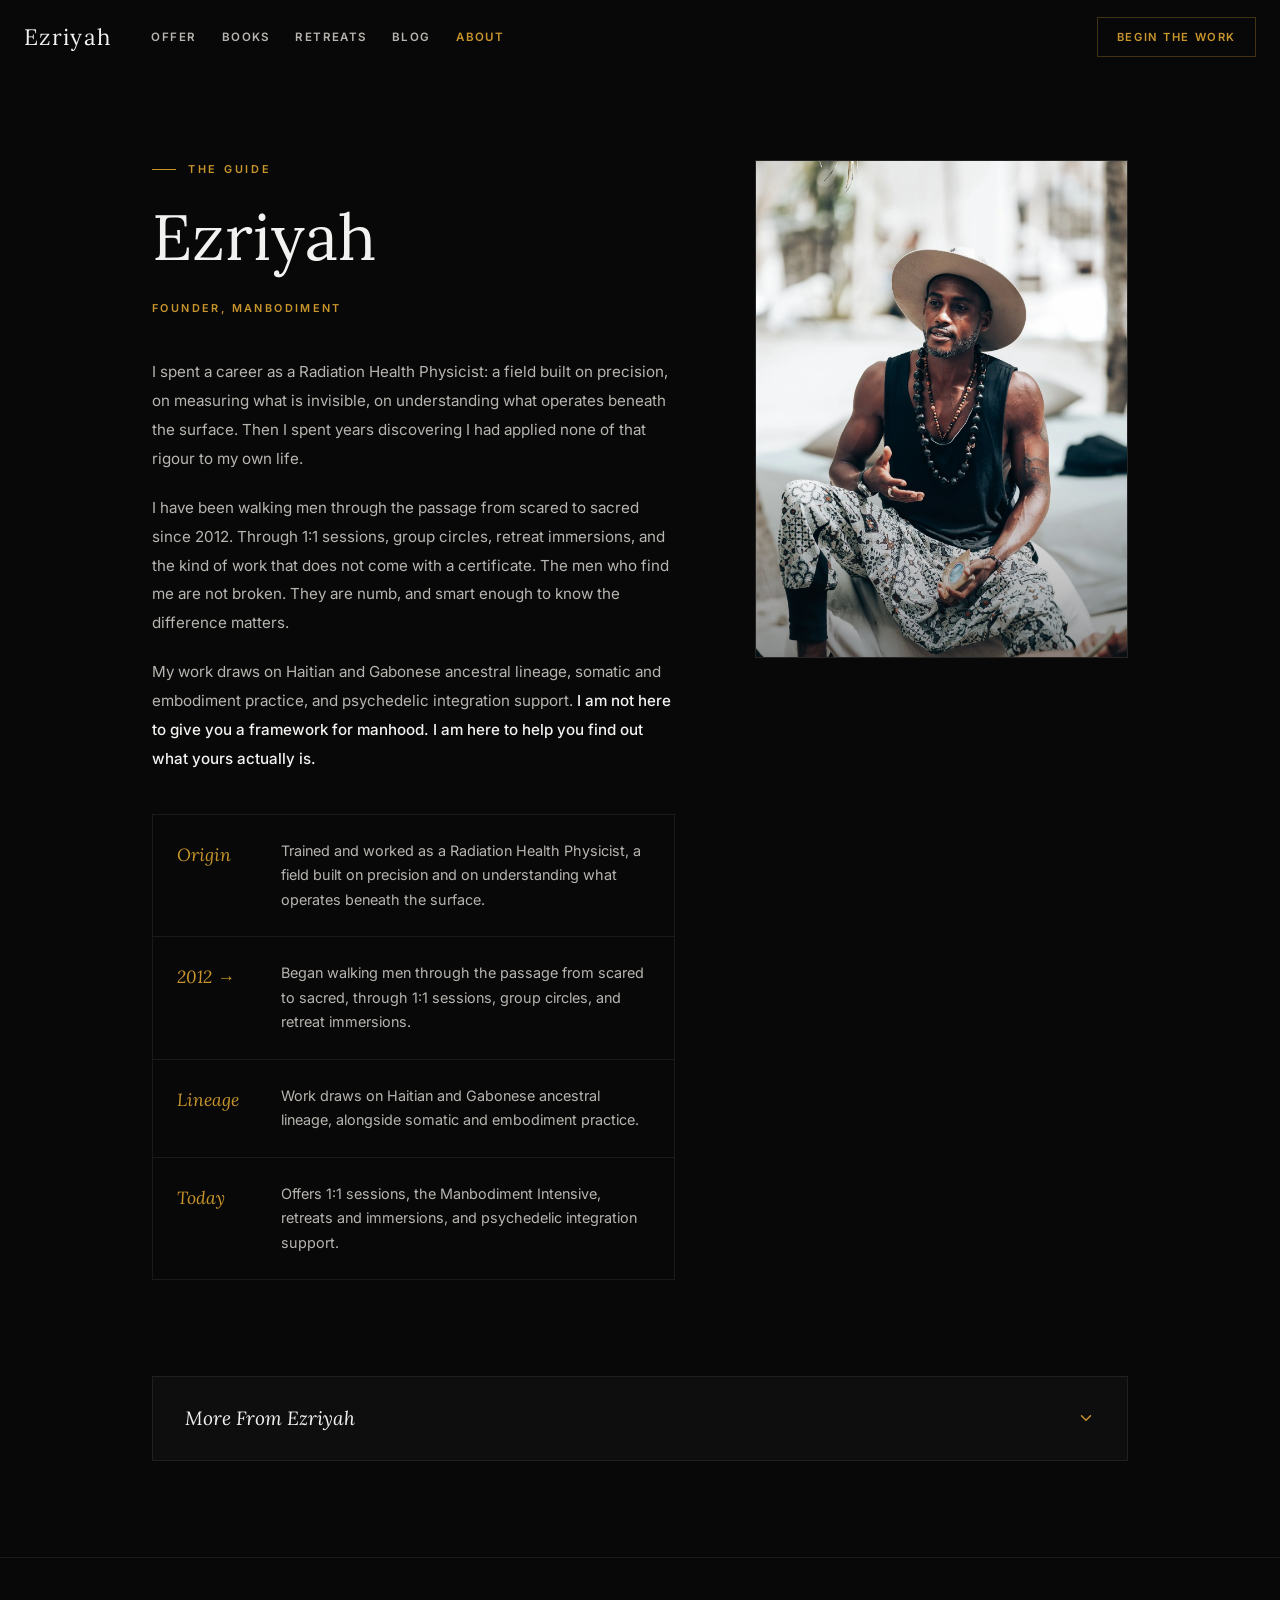
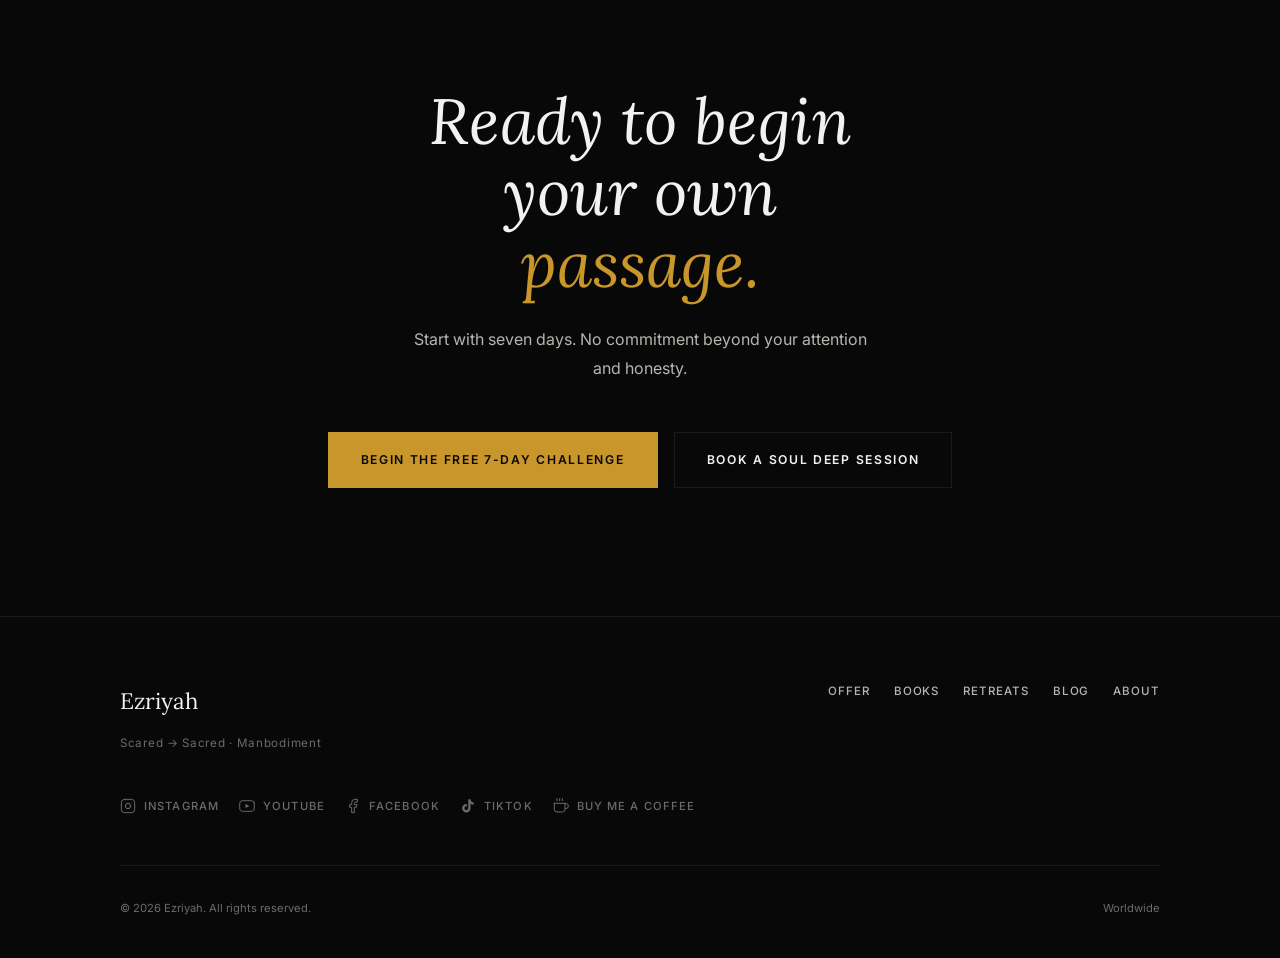
==== commit aad87aa7: "Add files via upload" ====
--- a/about.html
+++ b/about.html
@@ -8,34 +8,48 @@
 <link rel="preconnect" href="https://fonts.googleapis.com"/>
 <link rel="preconnect" href="https://fonts.gstatic.com" crossorigin/>
 <link href="https://fonts.googleapis.com/css2?family=Cormorant+Garamond:wght@400&family=Inter:wght@300;400;500;600&family=Lora:ital,wght@0,400;1,400&display=swap" rel="stylesheet"/>
-<link rel="stylesheet" href="styles.css"/>
+<link rel="stylesheet" href="styles.css?v=6"/>
+<style>
+/* Self-contained top bar — inlined so it never depends on cached CSS */
+.ezbar{position:fixed;top:0;left:0;right:0;z-index:200;display:flex;align-items:center;gap:2.5rem;height:74px;padding:0 1.5rem;background:linear-gradient(to bottom,rgba(8,8,8,0.97) 70%,transparent);}
+.ezbar-brand{font-family:'Lora',Georgia,serif;font-size:1.4rem;letter-spacing:0.06em;color:#F2F2F0;white-space:nowrap;flex-shrink:0;text-decoration:none;}
+.ezbar-nav{display:flex;align-items:center;gap:1.6rem;flex:1;}
+.ezbar-link{font-family:'Inter',system-ui,sans-serif;font-size:0.72rem;font-weight:600;letter-spacing:0.12em;text-transform:uppercase;color:#B8B5B0;text-decoration:none;white-space:nowrap;transition:color .2s;}
+.ezbar-link:hover{color:#F2F2F0;}
+.ezbar-link.active{color:#C8962B;}
+.ezbar-cta{margin-left:auto;font-family:'Inter',system-ui,sans-serif;font-size:0.7rem;font-weight:600;letter-spacing:0.14em;text-transform:uppercase;color:#C8962B;border:1px solid rgba(200,150,43,0.3);padding:0.55rem 1.2rem;white-space:nowrap;text-decoration:none;transition:background .2s,color .2s;flex-shrink:0;}
+.ezbar-cta:hover{background:#C8962B;color:#080808;}
+.ezbar-burger{display:none;flex-direction:column;justify-content:center;gap:5px;width:44px;height:44px;margin-left:auto;background:none;border:none;cursor:pointer;padding:0;}
+.ezbar-burger span{display:block;width:24px;height:2px;background:#F2F2F0;transition:transform .25s,opacity .25s;}
+.ezbar.open .ezbar-burger span:nth-child(1){transform:translateY(7px) rotate(45deg);}
+.ezbar.open .ezbar-burger span:nth-child(2){opacity:0;}
+.ezbar.open .ezbar-burger span:nth-child(3){transform:translateY(-7px) rotate(-45deg);}
+@media(max-width:1080px){
+  .ezbar-nav{position:absolute;top:74px;left:0;right:0;flex:none;flex-direction:column;align-items:stretch;gap:0;background:#080808;max-height:0;overflow:hidden;padding:0 1.5rem;transition:max-height .3s ease,padding .3s ease;}
+  .ezbar.open .ezbar-nav{max-height:85vh;padding:0.5rem 1.5rem 1.5rem;border-top:1px solid rgba(242,242,240,0.08);}
+  .ezbar-link{font-size:1rem;padding:1.1rem 0;border-bottom:1px solid rgba(242,242,240,0.08);}
+  .ezbar-cta{margin:1.25rem 0 0;text-align:center;padding:1rem;}
+  .ezbar-burger{display:flex;}
+}
+</style>
+
 </head>
 <body>
 
-<!-- ╔═ NAV ═══════════════════════════════════════╗ -->
-<nav>
-  <a href="index.html" class="nav-logo">Ezriyah</a>
-  <div class="nav-menu">
-    <a href="offer.html" class="nav-link">Offer</a>
-    <a href="books.html" class="nav-link">Books</a>
-    <a href="retreats.html" class="nav-link">Retreats</a>
-    <a href="blog.html" class="nav-link">Blog</a>
-    <a href="about.html" class="nav-link active">About</a>
+<!-- ═ TOP BAR (self-contained) ═ -->
+<header class="ezbar" id="ezbar">
+  <a href="index.html" class="ezbar-brand">Ezriyah</a>
+  <div class="ezbar-nav">
+    <a href="offer.html" class="ezbar-link">Offer</a>
+    <a href="books.html" class="ezbar-link">Books</a>
+    <a href="retreats.html" class="ezbar-link">Retreats</a>
+    <a href="blog.html" class="ezbar-link">Blog</a>
+    <a href="about.html" class="ezbar-link active">About</a>
+    <a href="offer.html#connect" class="ezbar-cta">Begin the Work</a>
   </div>
-    <a href="offer.html#connect" class="nav-cta">Begin the Work</a>
-    <button class="nav-toggle" aria-label="Menu">
-      <svg class="icon-menu" viewBox="0 0 24 24" fill="none" stroke="currentColor" stroke-width="2" stroke-linecap="round"><line x1="3" y1="6" x2="21" y2="6"/><line x1="3" y1="12" x2="21" y2="12"/><line x1="3" y1="18" x2="21" y2="18"/></svg>
-      <svg class="icon-close" viewBox="0 0 24 24" fill="none" stroke="currentColor" stroke-width="2" stroke-linecap="round"><line x1="18" y1="6" x2="6" y2="18"/><line x1="6" y1="6" x2="18" y2="18"/></svg>
-    </button>
-</nav>
-<div class="nav-mobile-panel">
-  <a href="offer.html" class="nav-link">Offer</a>
-  <a href="books.html" class="nav-link">Books</a>
-  <a href="retreats.html" class="nav-link">Retreats</a>
-  <a href="blog.html" class="nav-link">Blog</a>
-  <a href="about.html" class="nav-link active">About</a>
-  <a href="offer.html#connect" class="nav-cta">Begin the Work</a>
-</div>
+  <button class="ezbar-burger" aria-label="Menu" aria-expanded="false"><span></span><span></span><span></span></button>
+</header>
+<script>(function(){var bar=document.getElementById('ezbar');if(!bar)return;var btn=bar.querySelector('.ezbar-burger');btn.addEventListener('click',function(){var o=bar.classList.toggle('open');btn.setAttribute('aria-expanded',o);});bar.querySelectorAll('.ezbar-nav a').forEach(function(a){a.addEventListener('click',function(){bar.classList.remove('open');btn.setAttribute('aria-expanded','false');});});})();</script>
 
 <!-- ╔═ ABOUT ══════════════════════════════════════╗ -->
 <section class="about" style="padding-top:10rem;border-top:none;">
--- a/styles.css
+++ b/styles.css
@@ -98,113 +98,6 @@
 }
 .btn-outline:hover{border-color:var(--gold);color:var(--gold);}
 
-/* ── NAV (multi-page, with mobile menu) ───────
-   Single flex row: logo and menu sit together on the LEFT (logo is
-   also the home link), the CTA is pushed to the right with an auto
-   margin, and the hamburger (mobile only) takes the far-right slot.
-   Left-aligning the menu is just a matter of ordering it right after
-   the logo in the same flex context — no absolute positioning. */
-nav{
-  position:fixed;top:0;left:0;right:0;z-index:200;
-  height:74px;
-  padding:0 1.5rem;
-  display:flex;
-  align-items:center;
-  gap:2.5rem;
-  background:linear-gradient(to bottom,rgba(8,8,8,0.97) 70%,transparent);
-}
-.nav-logo{
-  font-family:var(--ff-d);
-  font-size:1.4rem;font-weight:400;letter-spacing:0.06em;
-  white-space:nowrap;
-  flex-shrink:0;
-}
-.nav-menu{
-  display:flex;
-  align-items:center;
-  gap:1.6rem;
-}
-.nav-link{
-  font-size:0.72rem;font-weight:600;
-  letter-spacing:0.12em;text-transform:uppercase;
-  color:var(--text2);
-  position:relative;
-  padding-bottom:0.3rem;
-  white-space:nowrap;
-  transition:color 0.2s;
-}
-.nav-link::after{
-  content:'';position:absolute;left:0;right:0;bottom:0;height:1px;
-  background:var(--gold);
-  transform:scaleX(0);transform-origin:left;
-  transition:transform 0.25s var(--ease);
-}
-.nav-link:hover{color:var(--text);}
-.nav-link:hover::after{transform:scaleX(1);}
-.nav-link.active{color:var(--gold);}
-.nav-link.active::after{transform:scaleX(1);}
-.nav-cta{
-  font-size:0.7rem;font-weight:600;
-  letter-spacing:0.14em;text-transform:uppercase;
-  color:var(--gold);
-  border:1px solid var(--border);
-  padding:0.55rem 1.2rem;
-  white-space:nowrap;
-  transition:all 0.2s;
-  flex-shrink:0;
-  margin-left:auto;
-}
-.nav-cta:hover{background:var(--gold);color:#080808;}
-.nav-toggle{
-  display:none;
-  background:none;border:none;color:var(--text);
-  width:44px;height:44px;
-  margin:-10px -10px -10px auto;
-  align-items:center;justify-content:center;
-  cursor:pointer;flex-shrink:0;
-}
-.nav-toggle svg{width:24px;height:24px;}
-.nav-toggle .icon-close{display:none;}
-.nav-toggle.open .icon-menu{display:none;}
-.nav-toggle.open .icon-close{display:block;}
-
-.nav-mobile-panel{
-  display:none;
-  position:fixed;inset:0;z-index:190;
-  background:var(--bg);
-  padding:6rem 1.75rem 3rem;
-  flex-direction:column;
-  gap:0;
-  opacity:0;
-  visibility:hidden;
-  pointer-events:none;
-  overflow-y:auto;
-  -webkit-overflow-scrolling:touch;
-  transition:opacity 0.3s var(--ease), visibility 0.3s var(--ease);
-}
-.nav-mobile-panel.open{opacity:1;visibility:visible;pointer-events:auto;}
-.nav-mobile-panel .nav-link{
-  font-size:1.1rem;
-  color:var(--text);
-  padding:1.25rem 0;
-  border-bottom:1px solid var(--border-dim);
-}
-.nav-mobile-panel .nav-cta{
-  display:block;
-  margin-top:2rem;
-  text-align:center;
-  padding:1.1rem;
-}
-
-/* Switch to the hamburger well ahead of the point where the full
-   link row could ever crowd the logo (own breakpoint, independent
-   of the 900px content-reflow breakpoint below). */
-@media(max-width:1080px){
-  .nav-menu{display:none;}
-  nav>.nav-cta{display:none;}
-  .nav-toggle{display:flex;}
-  .nav-mobile-panel{display:flex;}
-}
 
 /* ── PAGE HERO (interior pages) ─────────────── */
 .page-hero{
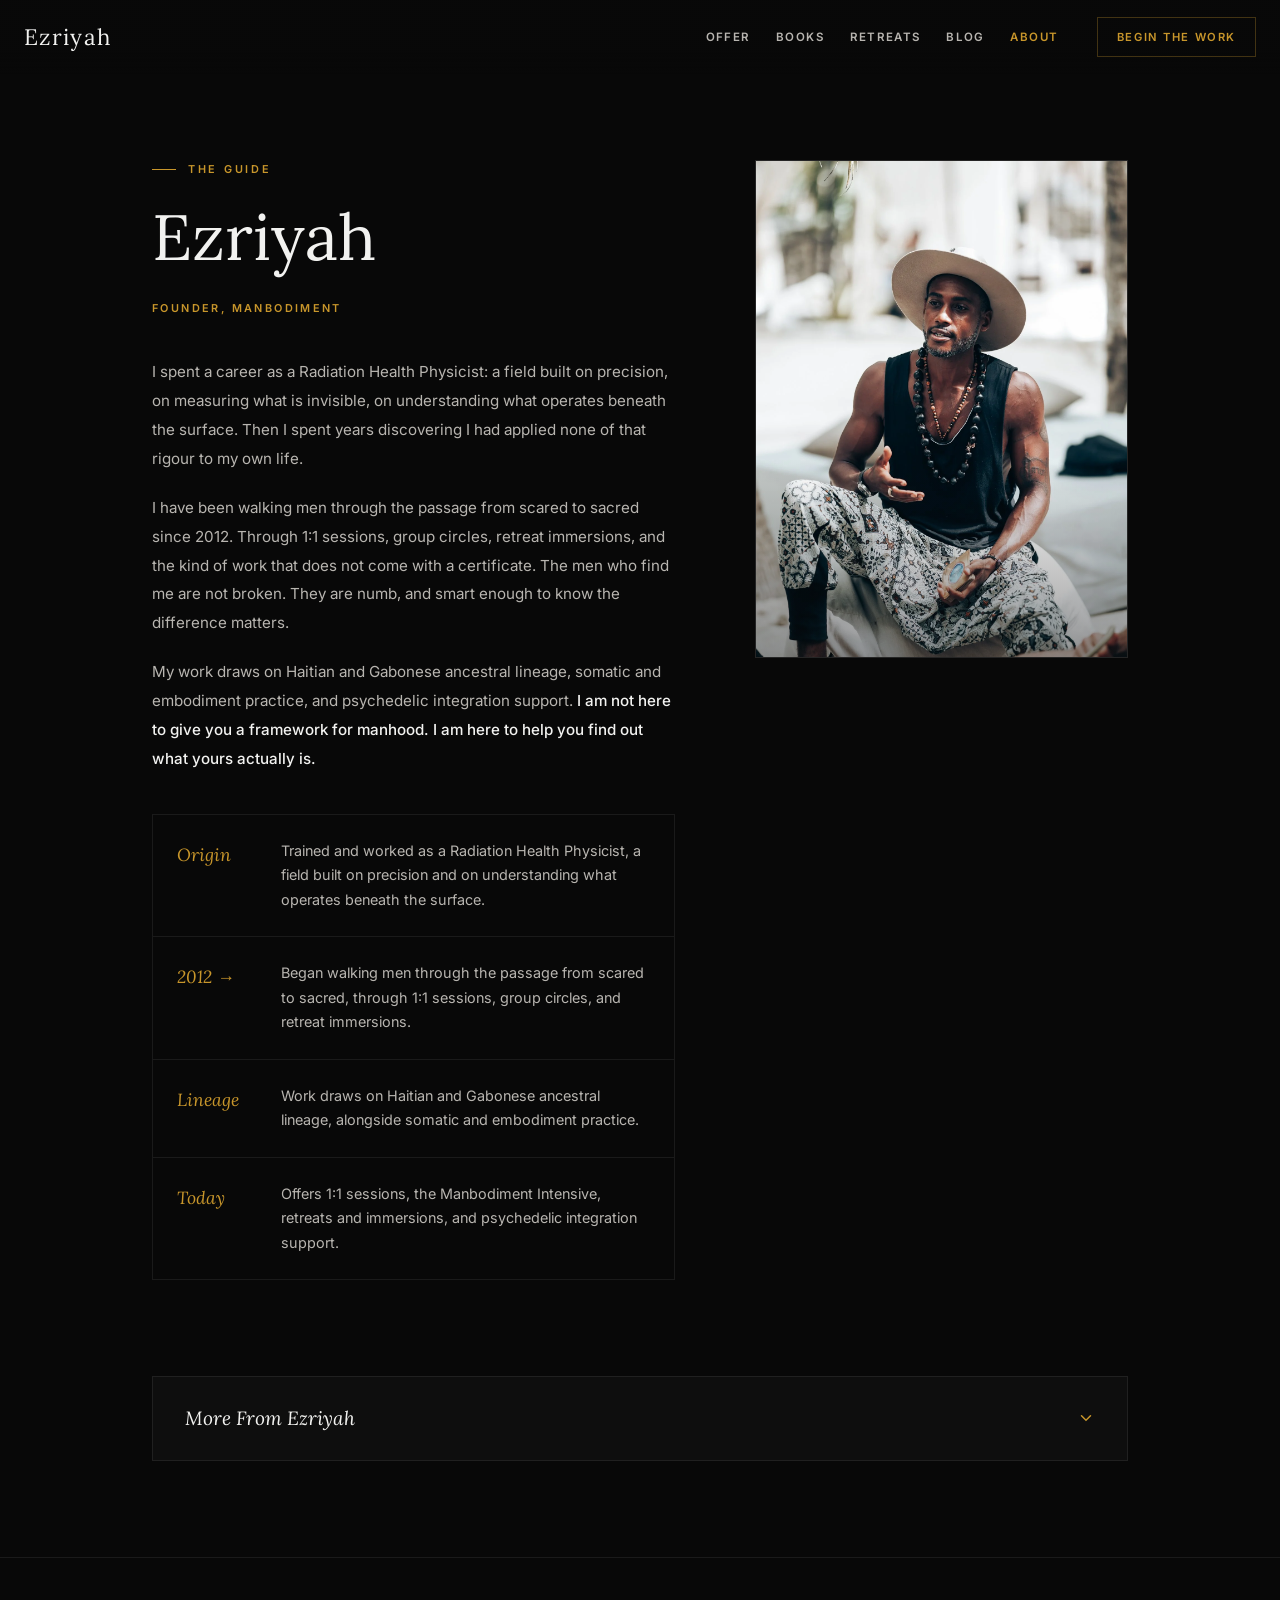
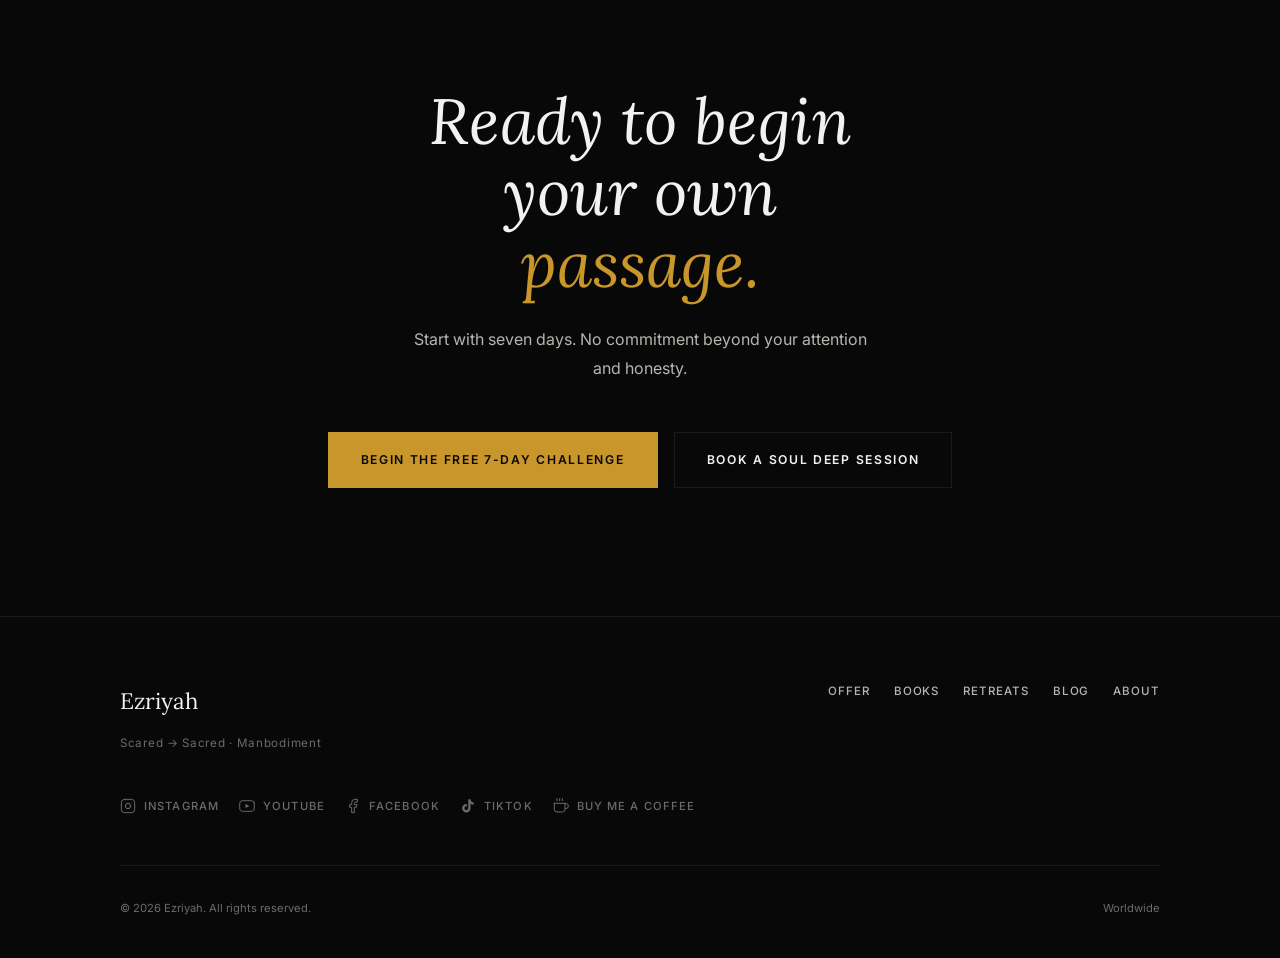
==== commit 463510ef: "Add files via upload" ====
--- a/about.html
+++ b/about.html
@@ -13,11 +13,11 @@
 /* Self-contained top bar — inlined so it never depends on cached CSS */
 .ezbar{position:fixed;top:0;left:0;right:0;z-index:200;display:flex;align-items:center;gap:2.5rem;height:74px;padding:0 1.5rem;background:linear-gradient(to bottom,rgba(8,8,8,0.97) 70%,transparent);}
 .ezbar-brand{font-family:'Lora',Georgia,serif;font-size:1.4rem;letter-spacing:0.06em;color:#F2F2F0;white-space:nowrap;flex-shrink:0;text-decoration:none;}
-.ezbar-nav{display:flex;align-items:center;gap:1.6rem;flex:1;}
+.ezbar-nav{display:flex;align-items:center;justify-content:flex-end;gap:1.6rem;flex:1;}
 .ezbar-link{font-family:'Inter',system-ui,sans-serif;font-size:0.72rem;font-weight:600;letter-spacing:0.12em;text-transform:uppercase;color:#B8B5B0;text-decoration:none;white-space:nowrap;transition:color .2s;}
 .ezbar-link:hover{color:#F2F2F0;}
 .ezbar-link.active{color:#C8962B;}
-.ezbar-cta{margin-left:auto;font-family:'Inter',system-ui,sans-serif;font-size:0.7rem;font-weight:600;letter-spacing:0.14em;text-transform:uppercase;color:#C8962B;border:1px solid rgba(200,150,43,0.3);padding:0.55rem 1.2rem;white-space:nowrap;text-decoration:none;transition:background .2s,color .2s;flex-shrink:0;}
+.ezbar-cta{margin-left:0.8rem;font-family:'Inter',system-ui,sans-serif;font-size:0.7rem;font-weight:600;letter-spacing:0.14em;text-transform:uppercase;color:#C8962B;border:1px solid rgba(200,150,43,0.3);padding:0.55rem 1.2rem;white-space:nowrap;text-decoration:none;transition:background .2s,color .2s;flex-shrink:0;}
 .ezbar-cta:hover{background:#C8962B;color:#080808;}
 .ezbar-burger{display:none;flex-direction:column;justify-content:center;gap:5px;width:44px;height:44px;margin-left:auto;background:none;border:none;cursor:pointer;padding:0;}
 .ezbar-burger span{display:block;width:24px;height:2px;background:#F2F2F0;transition:transform .25s,opacity .25s;}
@@ -25,7 +25,7 @@
 .ezbar.open .ezbar-burger span:nth-child(2){opacity:0;}
 .ezbar.open .ezbar-burger span:nth-child(3){transform:translateY(-7px) rotate(-45deg);}
 @media(max-width:1080px){
-  .ezbar-nav{position:absolute;top:74px;left:0;right:0;flex:none;flex-direction:column;align-items:stretch;gap:0;background:#080808;max-height:0;overflow:hidden;padding:0 1.5rem;transition:max-height .3s ease,padding .3s ease;}
+  .ezbar-nav{position:absolute;top:74px;left:0;right:0;flex:none;flex-direction:column;align-items:stretch;justify-content:flex-start;gap:0;background:#080808;max-height:0;overflow:hidden;padding:0 1.5rem;transition:max-height .3s ease,padding .3s ease;}
   .ezbar.open .ezbar-nav{max-height:85vh;padding:0.5rem 1.5rem 1.5rem;border-top:1px solid rgba(242,242,240,0.08);}
   .ezbar-link{font-size:1rem;padding:1.1rem 0;border-bottom:1px solid rgba(242,242,240,0.08);}
   .ezbar-cta{margin:1.25rem 0 0;text-align:center;padding:1rem;}
